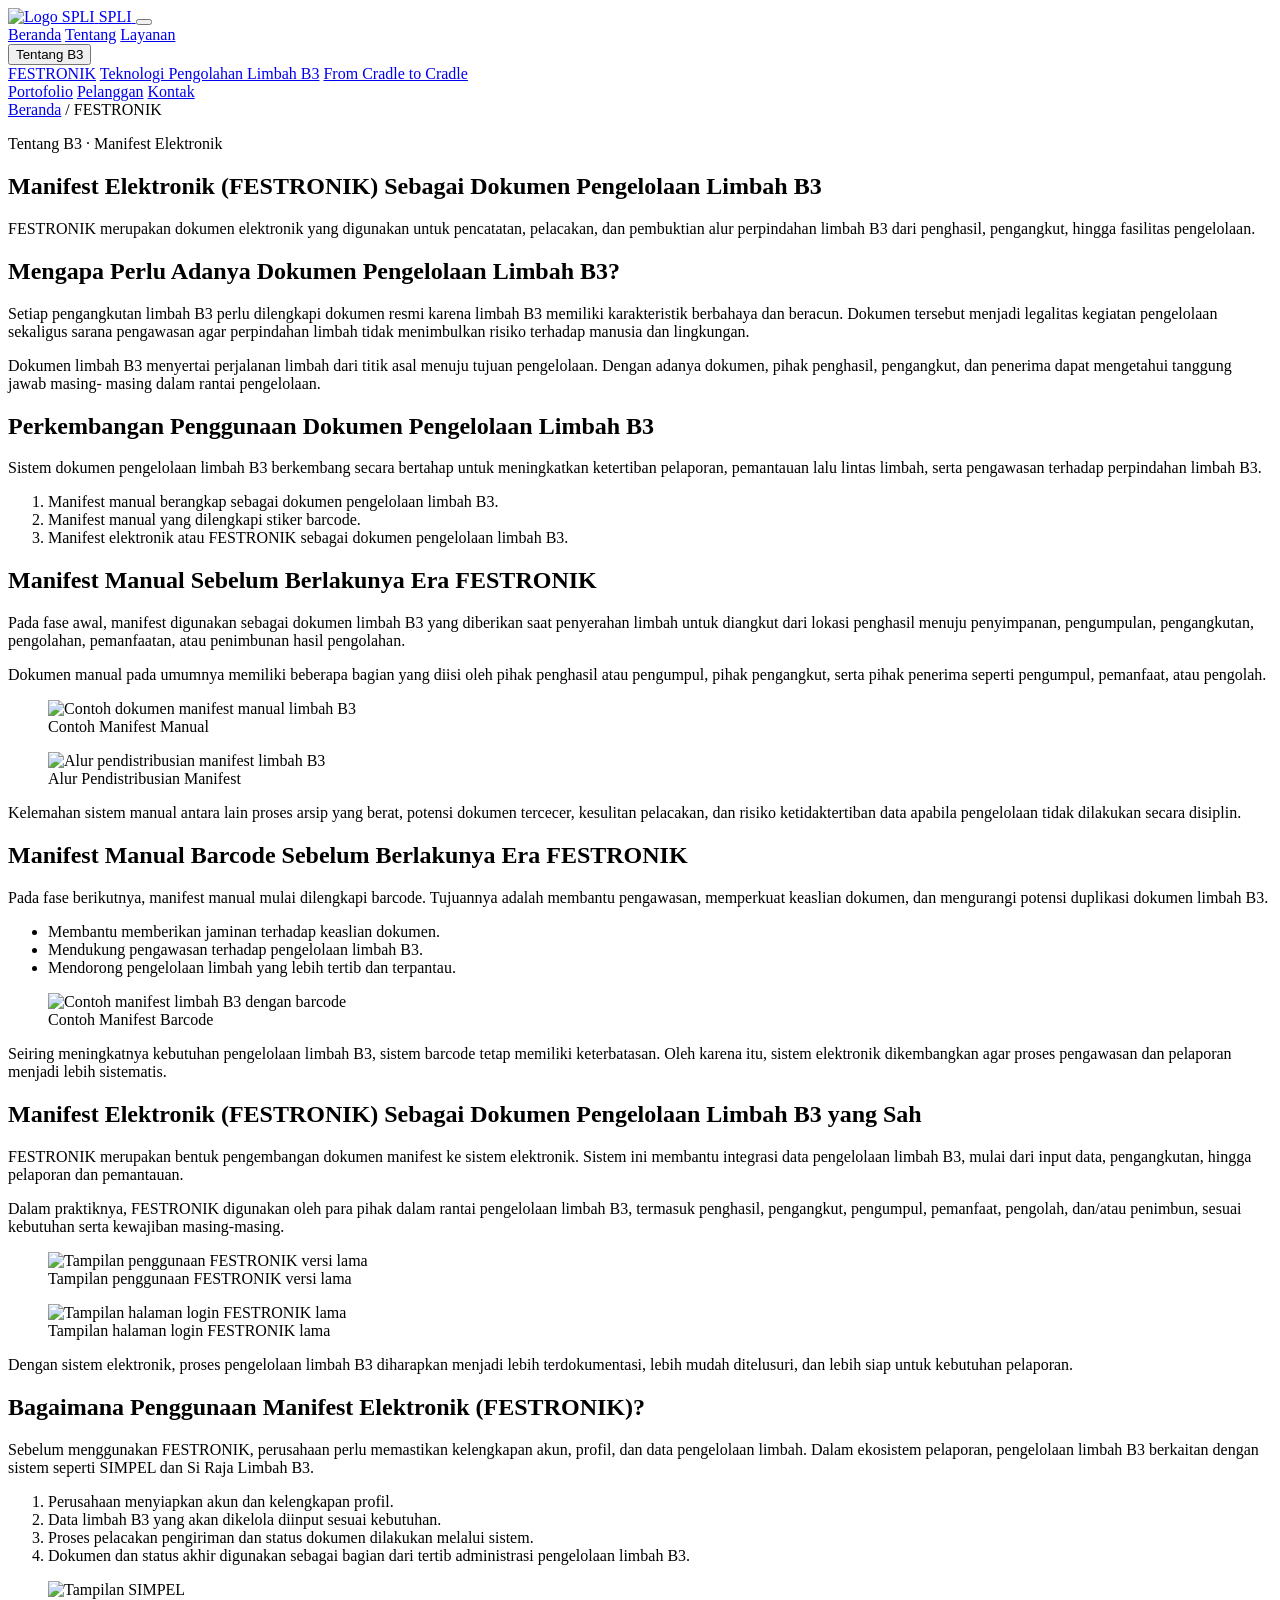
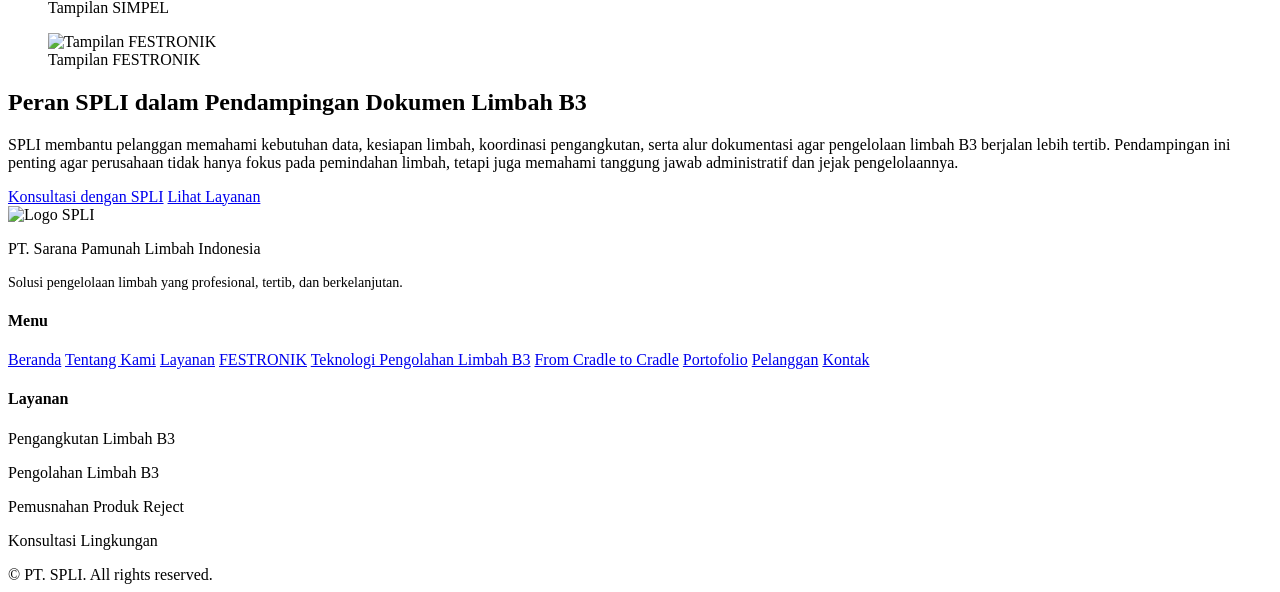
==== festronik.html @ 42bb01c2 "Add files via upload" ====
<!doctype html>
<html lang="id">
  <head>
    <meta charset="UTF-8" />
    <meta name="viewport" content="width=device-width, initial-scale=1.0" />
    <meta
      name="description"
      content="Informasi ringkas mengenai FESTRONIK atau manifest elektronik dalam tata kelola pengangkutan limbah B3 bersama SPLI."
    />
    <meta
      name="keywords"
      content="SPLI, limbah B3, pengelolaan limbah B3, FESTRONIK, cradle to cradle, teknologi pengolahan limbah B3"
    />
    <title>FESTRONIK | PT. Sarana Pamunah Limbah Indonesia — SPLI</title>
    <link rel="preconnect" href="https://fonts.googleapis.com" />
    <link rel="preconnect" href="https://fonts.gstatic.com" crossorigin />
    <link
      href="https://fonts.googleapis.com/css2?family=Inter:wght@400;500;600;700;800;900&display=swap"
      rel="stylesheet"
    />
    <link rel="stylesheet" href="css/base.css" />
    <link rel="stylesheet" href="css/navbar.css" />
    <link rel="stylesheet" href="css/components.css" />
    <link rel="stylesheet" href="css/footer.css" />
    <link rel="stylesheet" href="css/tentang-b3.css" />
    <link rel="stylesheet" href="css/festronik.css" />
  </head>
  <body>
    <div class="cursor-glow" aria-hidden="true"></div>

    <header class="site-header" data-header>
      <a href="index.html" class="brand" aria-label="PT. SPLI Beranda">
        <img
          src="assets/image/logo-spli.webp"
          alt="Logo SPLI"
          class="brand-logo"
        />
        <span class="brand-text">SPLI</span>
      </a>
      <button
        class="nav-toggle"
        data-nav-toggle
        aria-label="Buka menu navigasi"
        aria-expanded="false"
      >
        <span></span><span></span><span></span>
      </button>
      <nav class="site-nav" data-nav>
        <a href="index.html">Beranda</a>
        <a href="tentang.html">Tentang</a>
        <a href="layanan.html">Layanan</a>
        <div class="nav-dropdown" data-nav-dropdown>
          <button
            class="nav-dropdown-toggle"
            type="button"
            data-nav-dropdown-toggle
            aria-expanded="false"
            aria-haspopup="true"
          >
            Tentang B3
          </button>
          <div class="nav-dropdown-menu" aria-label="Sub menu Tentang B3">
            <a href="festronik.html">FESTRONIK</a>
            <a href="teknologi-pengolahan-limbah-b3.html"
              >Teknologi Pengolahan Limbah B3</a
            >
            <a href="from-cradle-to-cradle.html">From Cradle to Cradle</a>
          </div>
        </div>
        <a href="portofolio.html">Portofolio</a>
        <a href="pelanggan.html">Pelanggan</a>
        <a href="kontak.html">Kontak</a>
      </nav>
    </header>

    <main>
      <section class="page-hero festronik-hero">
        <div class="page-hero-shape s1"></div>
        <div class="page-hero-shape s2"></div>
        <div class="container reveal">
          <nav class="breadcrumb" aria-label="Breadcrumb">
            <a href="index.html">Beranda</a>
            <span class="separator">/</span>
            <span class="current">FESTRONIK</span>
          </nav>
          <p class="eyebrow">Tentang B3 · Manifest Elektronik</p>
          <h1>Manifest Elektronik (FESTRONIK) Sebagai Dokumen Pengelolaan Limbah B3</h1>
          <p class="hero-desc">
            FESTRONIK merupakan dokumen elektronik yang digunakan untuk
            pencatatan, pelacakan, dan pembuktian alur perpindahan limbah B3
            dari penghasil, pengangkut, hingga fasilitas pengelolaan.
          </p>
        </div>
      </section>
      <section class="article-block" id="mengapa-dokumen">
          <h2>Mengapa Perlu Adanya Dokumen Pengelolaan Limbah B3?</h2>
          <p>
            Setiap pengangkutan limbah B3 perlu dilengkapi dokumen resmi
            karena limbah B3 memiliki karakteristik berbahaya dan beracun.
            Dokumen tersebut menjadi legalitas kegiatan pengelolaan sekaligus
            sarana pengawasan agar perpindahan limbah tidak menimbulkan
            risiko terhadap manusia dan lingkungan.
          </p>
              <p>
                Dokumen limbah B3 menyertai perjalanan limbah dari titik asal
                menuju tujuan pengelolaan. Dengan adanya dokumen, pihak penghasil,
                pengangkut, dan penerima dapat mengetahui tanggung jawab masing-
                masing dalam rantai pengelolaan.
              </p>
            </section>

            <section class="article-block" id="perkembangan-dokumen">
              <h2>Perkembangan Penggunaan Dokumen Pengelolaan Limbah B3</h2>
              <p>
                Sistem dokumen pengelolaan limbah B3 berkembang secara bertahap
                untuk meningkatkan ketertiban pelaporan, pemantauan lalu lintas
                limbah, serta pengawasan terhadap perpindahan limbah B3.
              </p>
              <ol class="article-list">
                <li>Manifest manual berangkap sebagai dokumen pengelolaan limbah B3.</li>
                <li>Manifest manual yang dilengkapi stiker barcode.</li>
                <li>Manifest elektronik atau FESTRONIK sebagai dokumen pengelolaan limbah B3.</li>
              </ol>
            </section>

            <section class="article-block" id="manifest-manual">
              <h2>Manifest Manual Sebelum Berlakunya Era FESTRONIK</h2>
              <p>
                Pada fase awal, manifest digunakan sebagai dokumen limbah B3 yang
                diberikan saat penyerahan limbah untuk diangkut dari lokasi
                penghasil menuju penyimpanan, pengumpulan, pengangkutan,
                pengolahan, pemanfaatan, atau penimbunan hasil pengolahan.
              </p>
              <p>
                Dokumen manual pada umumnya memiliki beberapa bagian yang diisi
                oleh pihak penghasil atau pengumpul, pihak pengangkut, serta
                pihak penerima seperti pengumpul, pemanfaat, atau pengolah.
              </p>

              <div class="article-figure-grid">
                <figure class="article-figure">
                  <div class="article-image-frame">
                    <img
                      src="assets/image/contoh-manifest-manual.webp"
                      alt="Contoh dokumen manifest manual limbah B3"
                    />
                  </div>
                  <figcaption>Contoh Manifest Manual</figcaption>
                </figure>
                <figure class="article-figure">
                  <div class="article-image-frame">
                    <img
                      src="assets/image/alur-distribusi-manifest.webp"
                      alt="Alur pendistribusian manifest limbah B3"
                    />
                  </div>
                  <figcaption>Alur Pendistribusian Manifest</figcaption>
                </figure>
              </div>

              <p>
                Kelemahan sistem manual antara lain proses arsip yang berat,
                potensi dokumen tercecer, kesulitan pelacakan, dan risiko
                ketidaktertiban data apabila pengelolaan tidak dilakukan secara
                disiplin.
              </p>
            </section>

            <section class="article-block" id="manifest-barcode">
              <h2>Manifest Manual Barcode Sebelum Berlakunya Era FESTRONIK</h2>
              <p>
                Pada fase berikutnya, manifest manual mulai dilengkapi barcode.
                Tujuannya adalah membantu pengawasan, memperkuat keaslian
                dokumen, dan mengurangi potensi duplikasi dokumen limbah B3.
              </p>
              <ul class="article-list">
                <li>Membantu memberikan jaminan terhadap keaslian dokumen.</li>
                <li>Mendukung pengawasan terhadap pengelolaan limbah B3.</li>
                <li>Mendorong pengelolaan limbah yang lebih tertib dan terpantau.</li>
              </ul>

              <figure class="article-figure article-figure-narrow">
                <div class="article-image-frame">
                  <img
                    src="assets/image/contoh-manifest-barcode.webp"
                    alt="Contoh manifest limbah B3 dengan barcode"
                  />
                </div>
                <figcaption>Contoh Manifest Barcode</figcaption>
              </figure>

              <p>
                Seiring meningkatnya kebutuhan pengelolaan limbah B3, sistem
                barcode tetap memiliki keterbatasan. Oleh karena itu, sistem
                elektronik dikembangkan agar proses pengawasan dan pelaporan
                menjadi lebih sistematis.
              </p>
            </section>

            <section class="article-block" id="festronik-sah">
              <h2>Manifest Elektronik (FESTRONIK) Sebagai Dokumen Pengelolaan Limbah B3 yang Sah</h2>
              <p>
                FESTRONIK merupakan bentuk pengembangan dokumen manifest ke sistem
                elektronik. Sistem ini membantu integrasi data pengelolaan limbah
                B3, mulai dari input data, pengangkutan, hingga pelaporan dan
                pemantauan.
              </p>
              <p>
                Dalam praktiknya, FESTRONIK digunakan oleh para pihak dalam
                rantai pengelolaan limbah B3, termasuk penghasil, pengangkut,
                pengumpul, pemanfaat, pengolah, dan/atau penimbun, sesuai
                kebutuhan serta kewajiban masing-masing.
              </p>

              <div class="article-figure-grid">
                <figure class="article-figure">
                  <div class="article-image-frame">
                    <img
                      src="assets/image/tampilan-festronik-lama.webp"
                      alt="Tampilan penggunaan FESTRONIK versi lama"
                    />
                  </div>
                  <figcaption>Tampilan penggunaan FESTRONIK versi lama</figcaption>
                </figure>
                <figure class="article-figure">
                  <div class="article-image-frame">
                    <img
                      src="assets/image/login-festronik-lama.webp"
                      alt="Tampilan halaman login FESTRONIK lama"
                    />
                  </div>
                  <figcaption>Tampilan halaman login FESTRONIK lama</figcaption>
                </figure>
              </div>

              <p>
                Dengan sistem elektronik, proses pengelolaan limbah B3 diharapkan
                menjadi lebih terdokumentasi, lebih mudah ditelusuri, dan lebih
                siap untuk kebutuhan pelaporan.
              </p>
            </section>

            <section class="article-block" id="penggunaan-festronik">
              <h2>Bagaimana Penggunaan Manifest Elektronik (FESTRONIK)?</h2>
              <p>
                Sebelum menggunakan FESTRONIK, perusahaan perlu memastikan
                kelengkapan akun, profil, dan data pengelolaan limbah. Dalam
                ekosistem pelaporan, pengelolaan limbah B3 berkaitan dengan
                sistem seperti SIMPEL dan Si Raja Limbah B3.
              </p>
              <ol class="article-list">
                <li>Perusahaan menyiapkan akun dan kelengkapan profil.</li>
                <li>Data limbah B3 yang akan dikelola diinput sesuai kebutuhan.</li>
                <li>Proses pelacakan pengiriman dan status dokumen dilakukan melalui sistem.</li>
                <li>Dokumen dan status akhir digunakan sebagai bagian dari tertib administrasi pengelolaan limbah B3.</li>
              </ol>

              <div class="article-figure-grid">
                <figure class="article-figure">
                  <div class="article-image-frame">
                    <img
                      src="assets/image/tampilan- simpel.webp"
                      alt="Tampilan SIMPEL"
                    />
                  </div>
                  <figcaption>Tampilan SIMPEL</figcaption>
                </figure>
                <figure class="article-figure">
                  <div class="article-image-frame">
                    <img
                      src="assets/image/tampilan-festronik.webp"
                      alt="Tampilan FESTRONIK"
                    />
                  </div>
                  <figcaption>Tampilan FESTRONIK</figcaption>
                </figure>
              </div>
            </section>

<!-- START: CTA Section Peran SPLI Dalam Pendampingan FESTRONIK -->
       <section class="cta-section">
      <div class="container">
        <div class="cta-banner reveal">
            <h2>Peran SPLI dalam Pendampingan Dokumen Limbah B3</h2>
            <p>
              SPLI membantu pelanggan memahami kebutuhan data, kesiapan limbah,
                koordinasi pengangkutan, serta alur dokumentasi agar pengelolaan
                limbah B3 berjalan lebih tertib. Pendampingan ini penting agar
                perusahaan tidak hanya fokus pada pemindahan limbah, tetapi juga
                memahami tanggung jawab administratif dan jejak pengelolaannya.
            </p>
            <div class="btn-group">
              <a href="kontak.html" class="btn btn-primary btn-lg"
                >Konsultasi dengan SPLI</a
              >
              <a href="layanan.html" class="btn btn-outline btn-lg"
                >Lihat Layanan</a
              >
            </div>
          </div>
        </div>
      </section>

    <footer class="site-footer section-dark">
      <div class="container footer-grid">
        <div>
          <img
            src="assets/image/logo-spli.webp"
            alt="Logo SPLI"
            class="footer-logo"
          />
          <p>PT. Sarana Pamunah Limbah Indonesia</p>
          <p style="margin-top: 8px; font-size: 0.88rem">
            Solusi pengelolaan limbah yang profesional, tertib, dan
            berkelanjutan.
          </p>
        </div>
        <div>
          <h4>Menu</h4>
          <a href="index.html">Beranda</a>
          <a href="tentang.html">Tentang Kami</a>
          <a href="layanan.html">Layanan</a>
          <a href="festronik.html">FESTRONIK</a>
          <a href="teknologi-pengolahan-limbah-b3.html"
            >Teknologi Pengolahan Limbah B3</a
          >
          <a href="from-cradle-to-cradle.html">From Cradle to Cradle</a>
          <a href="portofolio.html">Portofolio</a>
          <a href="pelanggan.html">Pelanggan</a>
          <a href="kontak.html">Kontak</a>
        </div>
        <div>
          <h4>Layanan</h4>
          <p>Pengangkutan Limbah B3</p>
          <p>Pengolahan Limbah B3</p>
          <p>Pemusnahan Produk Reject</p>
          <p>Konsultasi Lingkungan</p>
        </div>
      </div>
      <div class="container footer-bottom">
        © <span data-year></span> PT. SPLI. All rights reserved.
      </div>
    </footer>
    <script src="js/main.js"></script>
  </body>
</html>
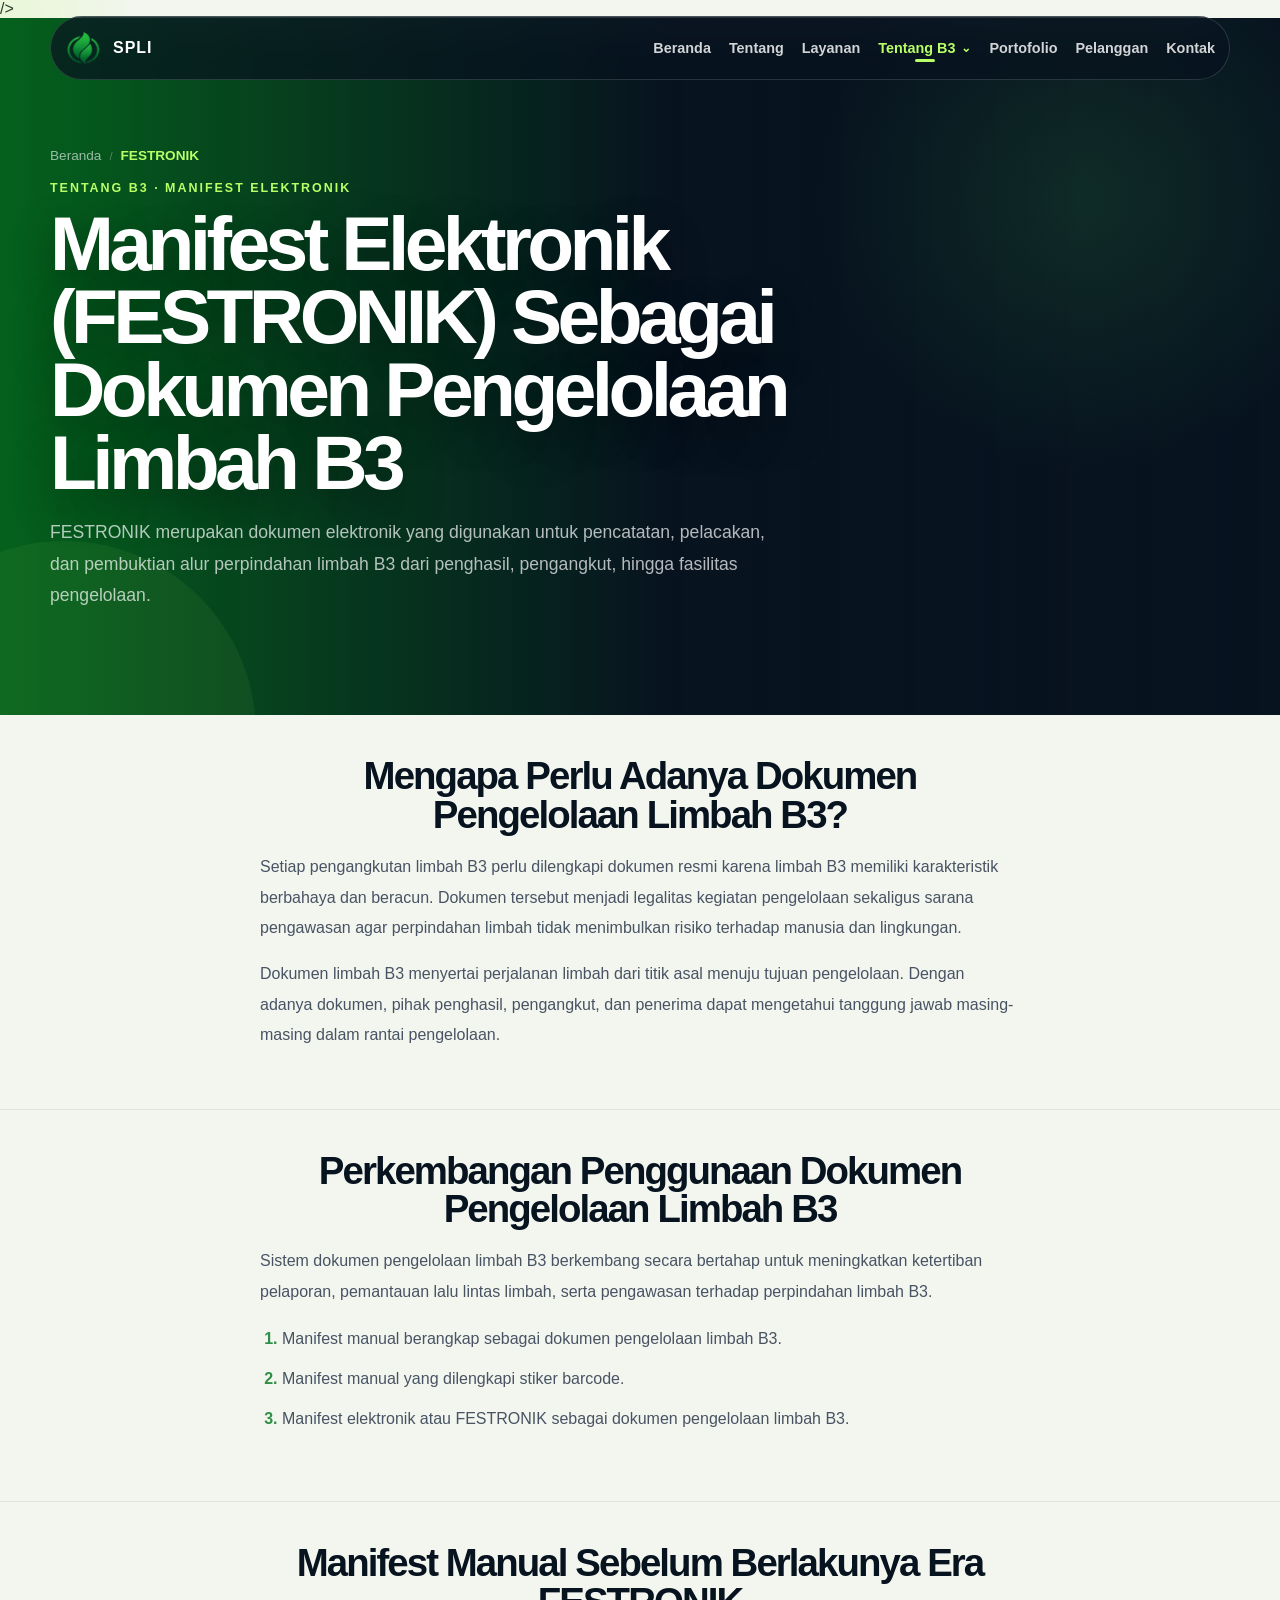
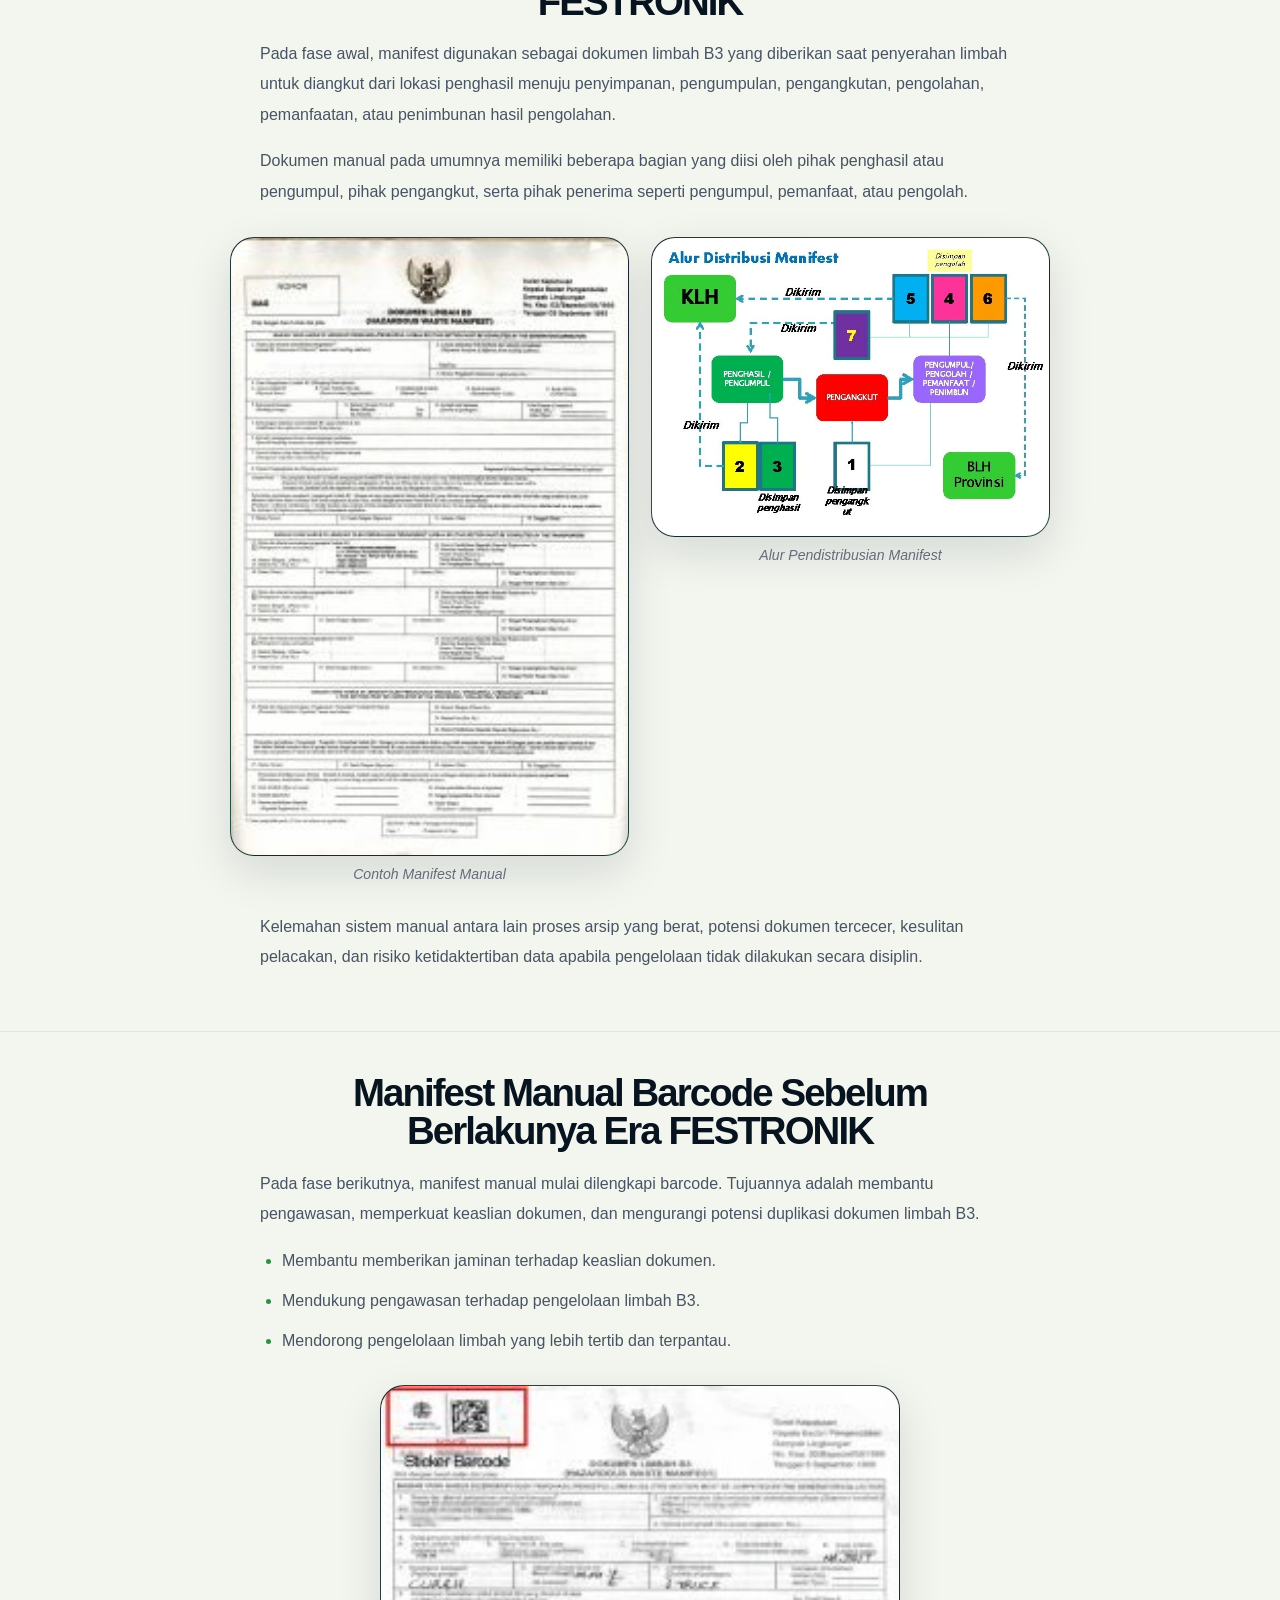
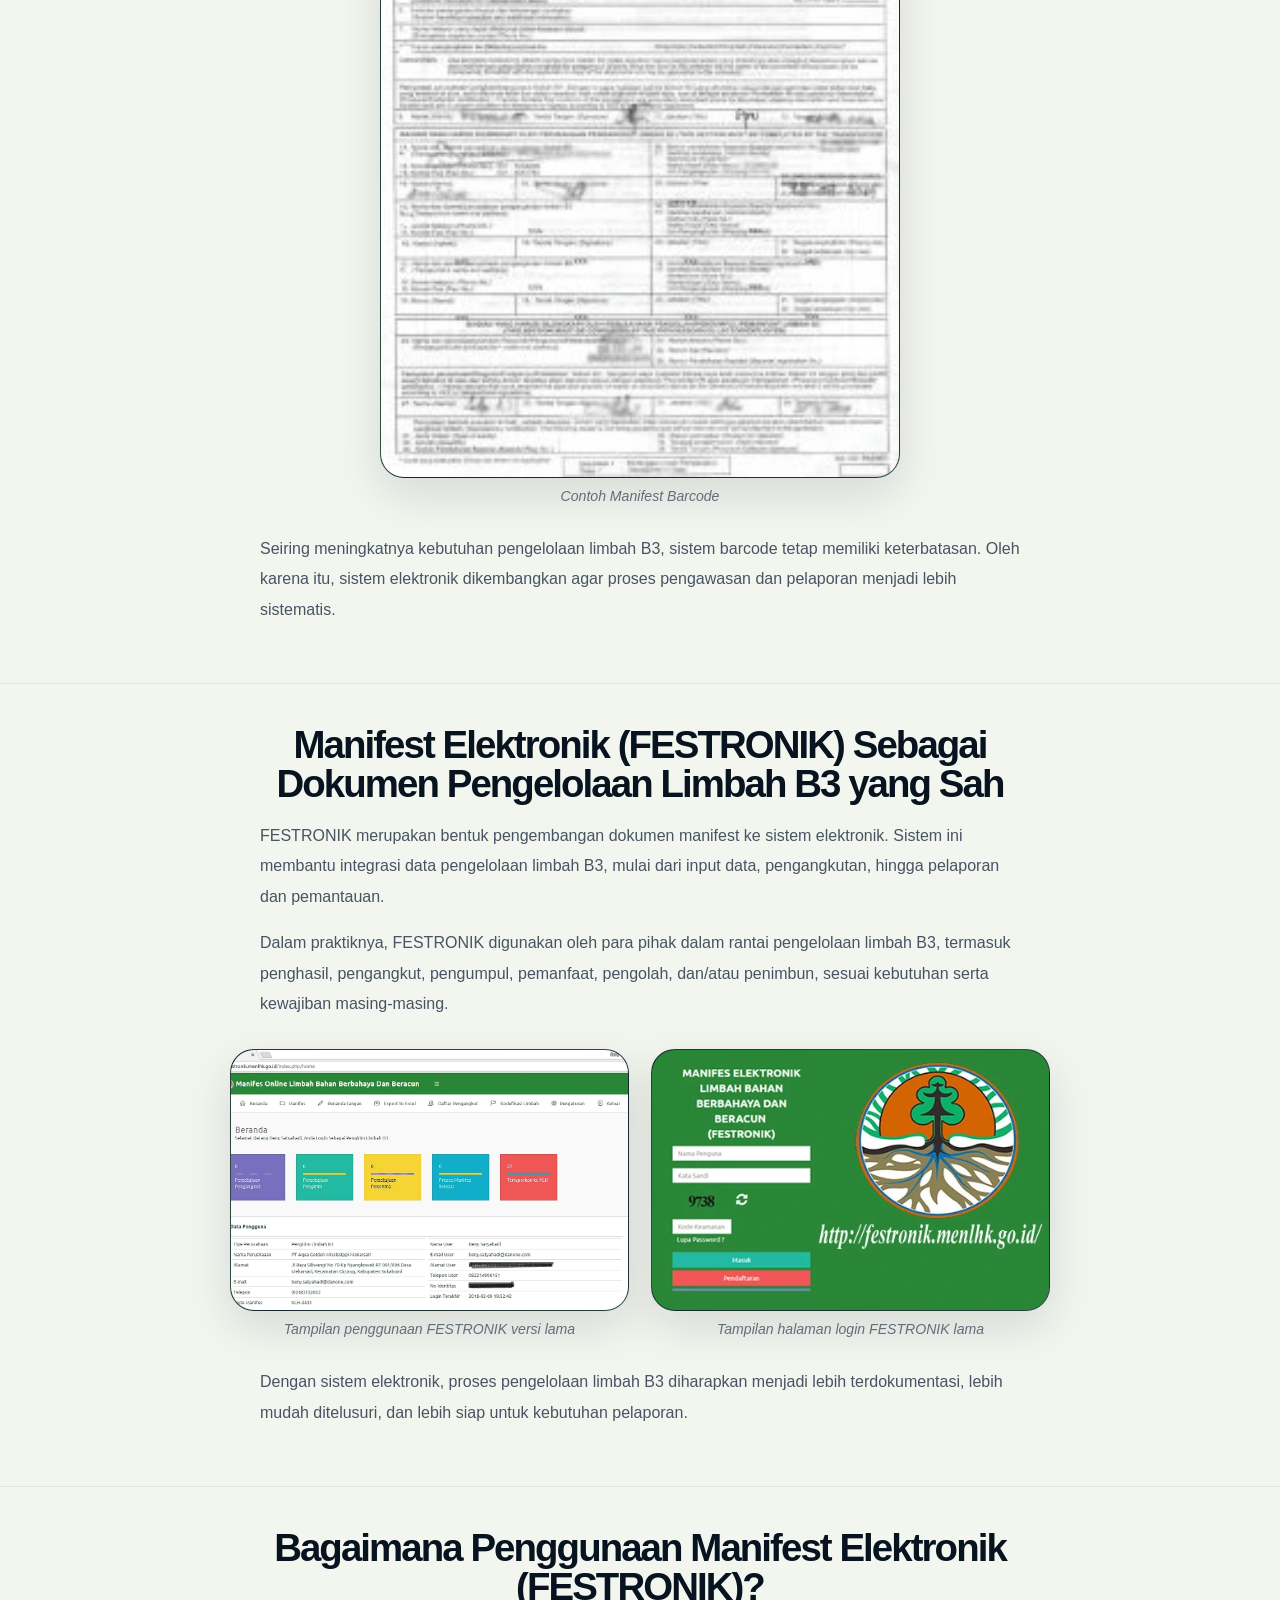
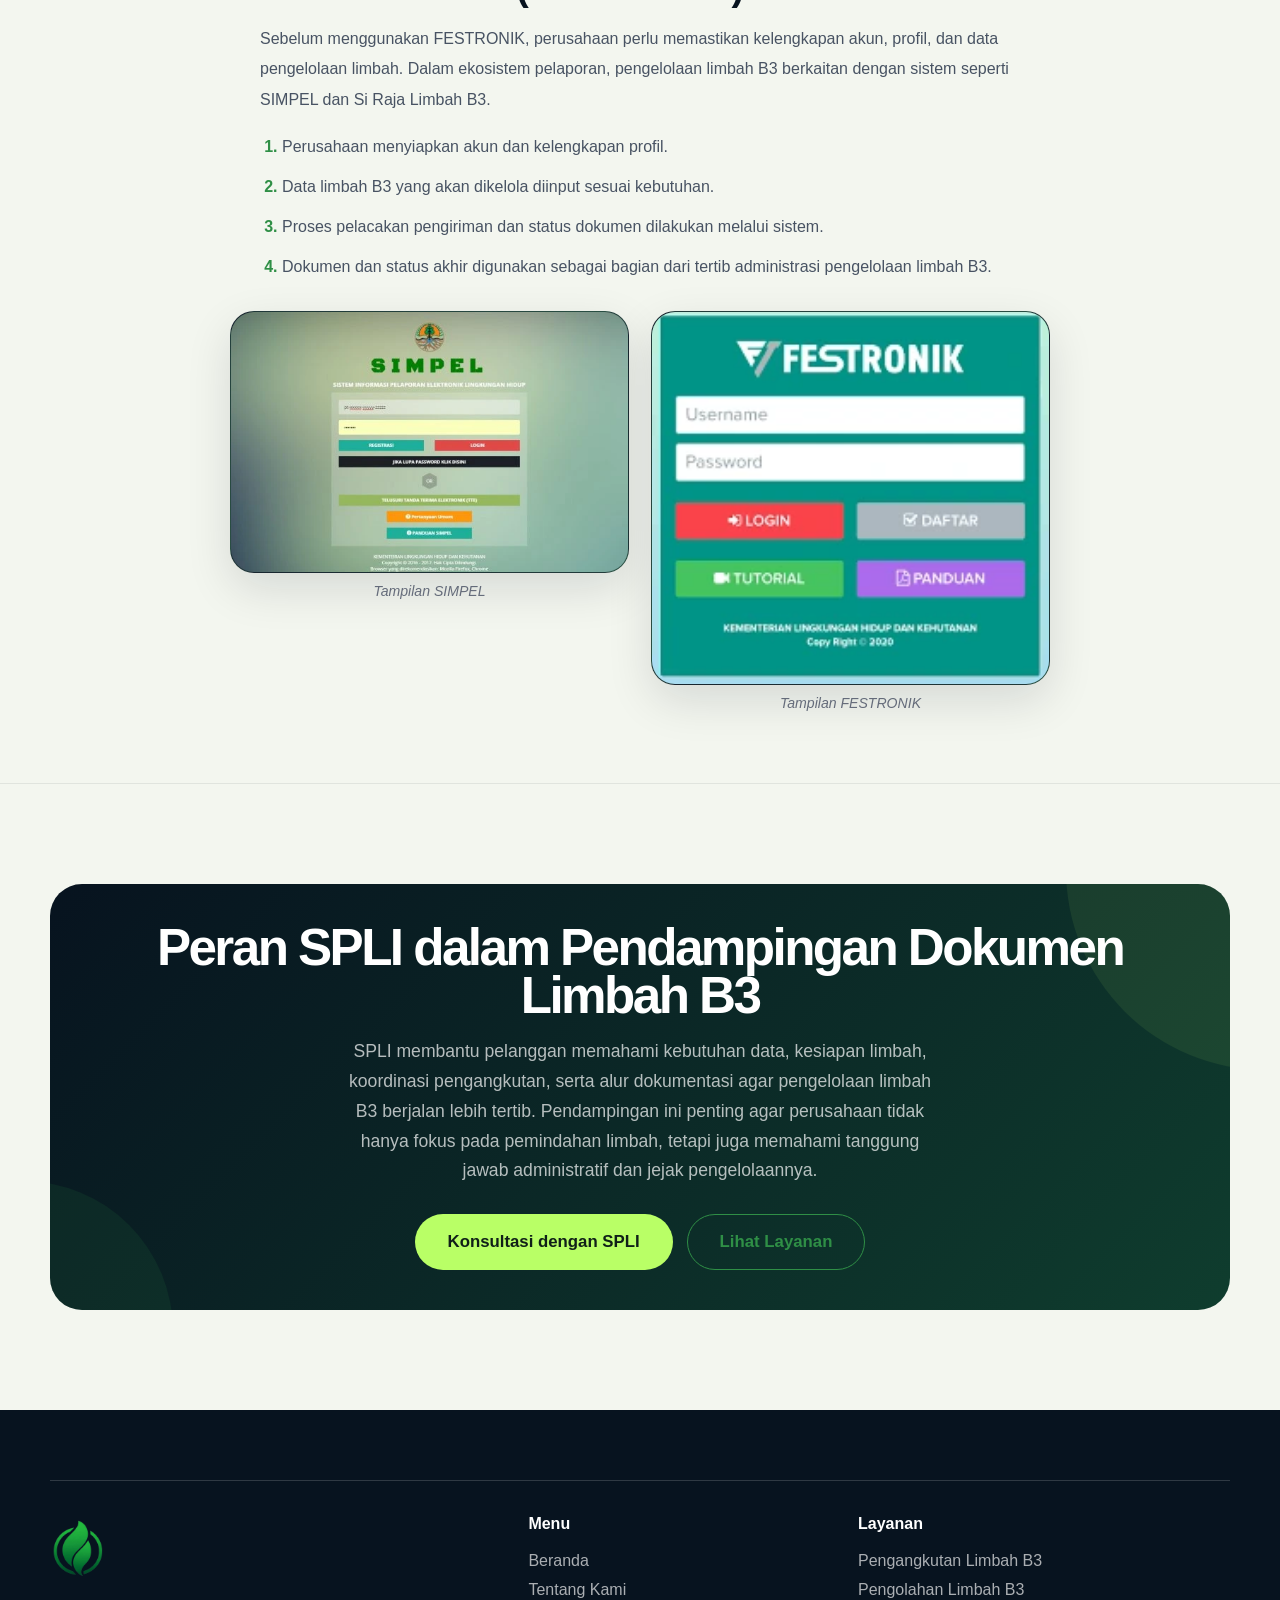
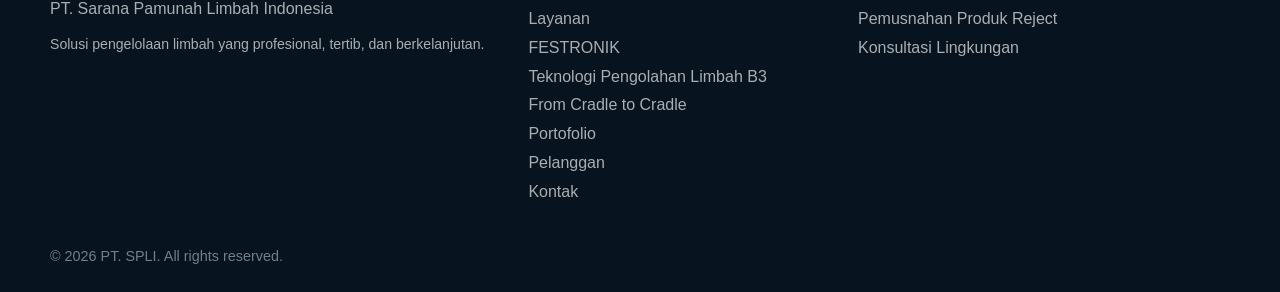
==== commit 0ee1eb42: "favicon.png input" ====
--- a/festronik.html
+++ b/festronik.html
@@ -17,6 +17,9 @@
     <link
       href="https://fonts.googleapis.com/css2?family=Inter:wght@400;500;600;700;800;900&display=swap"
       rel="stylesheet"
+    <link rel="icon" type="image/png" href="assets/icon/favicon.png" />
+    <link rel="shortcut icon" type="image/png" href="assets/icon/favicon.png" />
+    <link rel="apple-touch-icon" href="assets/icon/favicon.png" />
     />
     <link rel="stylesheet" href="css/base.css" />
     <link rel="stylesheet" href="css/navbar.css" />
--- a/css/base.css
+++ b/css/base.css
@@ -0,0 +1,216 @@
+/* =========================================================
+   PT. SPLI Website - Saapro Multi-Page Theme
+   Edit warna, font, dan ukuran utama melalui :root berikut.
+   ========================================================= */
+:root {
+  --primary-green: #2f8f46;
+  --secondary-green: #0f3d2e;
+  --acid-green: #b9ff66;
+  --blue-dark: #07131f;
+  --blue-deep: #0a1929;
+  --text-dark: #111827;
+  --text-muted: #6b7280;
+  --bg-light: #f3f6ef;
+  --bg-white: #ffffff;
+  --line: rgba(255, 255, 255, 0.16);
+  --line-dark: rgba(0, 0, 0, 0.08);
+  --main-font: "Inter", "Poppins", "Helvetica", sans-serif;
+  --radius-xl: 32px;
+  --radius-lg: 22px;
+  --radius-md: 14px;
+  --shadow-soft: 0 28px 90px rgba(0, 0, 0, 0.16);
+  --shadow-card: 0 10px 40px rgba(0, 0, 0, 0.05);
+  --shadow-hover: 0 20px 60px rgba(0, 0, 0, 0.12);
+  --container: 1180px;
+  --transition-base: 0.3s cubic-bezier(0.4, 0, 0.2, 1);
+  --transition-bounce: 0.5s cubic-bezier(0.34, 1.56, 0.64, 1);
+}
+
+/* ── Reset & Base ──────────────────────────────────── */
+* {
+  box-sizing: border-box;
+}
+
+html {
+  scroll-behavior: smooth;
+}
+
+body {
+  margin: 0;
+  font-family: var(--main-font);
+  color: var(--text-dark);
+  background: var(--bg-light);
+  overflow-x: hidden;
+}
+
+/* Page Load Transition */
+body {
+  animation: pageReveal 0.6s ease-out;
+}
+
+@keyframes pageReveal {
+  from {
+    opacity: 0;
+    transform: translateY(12px);
+  }
+  to {
+    opacity: 1;
+    transform: translateY(0);
+  }
+}
+
+a {
+  color: inherit;
+  text-decoration: none;
+}
+
+img {
+  max-width: 100%;
+  display: block;
+}
+
+.container {
+  width: min(calc(100% - 32px), var(--container));
+  margin-inline: auto;
+}
+
+.section-dark {
+  background: var(--blue-dark);
+  color: #fff;
+}
+
+.eyebrow {
+  color: var(--acid-green);
+  text-transform: uppercase;
+  font-size: 0.78rem;
+  letter-spacing: 0.16em;
+  font-weight: 800;
+}
+
+/* ── Cursor Glow ───────────────────────────────────── */
+.cursor-glow {
+  position: fixed;
+  width: 320px;
+  height: 320px;
+  border-radius: 999px;
+  background: radial-gradient(
+    circle,
+    rgba(185, 255, 102, 0.18),
+    transparent 64%
+  );
+  pointer-events: none;
+  z-index: 0;
+  transform: translate(-50%, -50%);
+  transition: opacity 0.3s ease;
+}
+
+/* ── Reveal Animations ─────────────────────────────── */
+.reveal {
+  opacity: 0;
+  transform: translateY(26px);
+  transition:
+    opacity 0.75s ease,
+    transform 0.75s ease;
+}
+
+.reveal.is-visible {
+  opacity: 1;
+  transform: translateY(0);
+}
+
+.delay-1 {
+  transition-delay: 0.12s;
+}
+
+.delay-2 {
+  transition-delay: 0.24s;
+}
+
+.delay-3 {
+  transition-delay: 0.36s;
+}
+
+.delay-4 {
+  transition-delay: 0.48s;
+}
+
+/* Staggered children animation */
+.stagger-children > * {
+  opacity: 0;
+  transform: translateY(20px);
+  transition:
+    opacity 0.5s ease,
+    transform 0.5s ease;
+}
+
+.stagger-children.is-visible > *:nth-child(1) {
+  transition-delay: 0.05s;
+  opacity: 1;
+  transform: translateY(0);
+}
+.stagger-children.is-visible > *:nth-child(2) {
+  transition-delay: 0.1s;
+  opacity: 1;
+  transform: translateY(0);
+}
+.stagger-children.is-visible > *:nth-child(3) {
+  transition-delay: 0.15s;
+  opacity: 1;
+  transform: translateY(0);
+}
+.stagger-children.is-visible > *:nth-child(4) {
+  transition-delay: 0.2s;
+  opacity: 1;
+  transform: translateY(0);
+}
+.stagger-children.is-visible > *:nth-child(5) {
+  transition-delay: 0.25s;
+  opacity: 1;
+  transform: translateY(0);
+}
+.stagger-children.is-visible > *:nth-child(6) {
+  transition-delay: 0.3s;
+  opacity: 1;
+  transform: translateY(0);
+}
+
+@keyframes floatUnit {
+  0%,
+  100% {
+    transform: translateY(0) rotate(-1deg);
+  }
+  50% {
+    transform: translateY(-16px) rotate(1deg);
+  }
+}
+
+/* ── Print Styles ──────────────────────────────────── */
+@media print {
+  .site-header,
+  .cursor-glow,
+  .scroll-hint,
+  .nav-toggle {
+    display: none !important;
+  }
+
+  body {
+    background: #fff;
+    color: #000;
+  }
+
+  .section-dark {
+    background: #f5f5f5;
+    color: #000;
+  }
+
+  .hero {
+    min-height: auto;
+    padding: 40px 0;
+  }
+
+  .page-hero {
+    padding: 40px 0;
+    background: #f5f5f5;
+    color: #000;
+  }
+}
--- a/css/navbar.css
+++ b/css/navbar.css
@@ -0,0 +1,189 @@
+/* ── Header / Navbar ───────────────────────────────── */
+.site-header {
+  position: fixed;
+  top: 16px;
+  left: 50%;
+  transform: translateX(-50%);
+  width: min(calc(100% - 28px), var(--container));
+  z-index: 100;
+  display: flex;
+  align-items: center;
+  justify-content: space-between;
+  padding: 12px 14px;
+  border: 1px solid rgba(255, 255, 255, 0.14);
+  border-radius: 999px;
+  background: rgba(7, 19, 31, 0.72);
+  backdrop-filter: blur(18px);
+  -webkit-backdrop-filter: blur(18px);
+  color: #fff;
+  transition:
+    background var(--transition-base),
+    box-shadow var(--transition-base);
+}
+
+.site-header.is-scrolled {
+  background: rgba(7, 19, 31, 0.92);
+  box-shadow: 0 8px 32px rgba(0, 0, 0, 0.3);
+}
+
+.brand {
+  display: flex;
+  align-items: center;
+  gap: 10px;
+  font-weight: 900;
+  letter-spacing: 0.06em;
+}
+
+.brand-logo {
+  width: 38px;
+  height: 38px;
+}
+
+.site-nav {
+  display: flex;
+  align-items: center;
+  gap: 18px;
+  font-size: 0.9rem;
+  font-weight: 700;
+}
+
+.site-nav a,
+.nav-dropdown-toggle {
+  opacity: 0.82;
+  transition:
+    opacity 0.2s ease,
+    color 0.2s ease,
+    background 0.2s ease;
+  position: relative;
+  padding: 6px 0;
+}
+
+.nav-dropdown-toggle {
+  border: 0;
+  background: transparent;
+  color: inherit;
+  font: inherit;
+  font-weight: 700;
+  cursor: pointer;
+  display: inline-flex;
+  align-items: center;
+  gap: 6px;
+}
+
+.nav-dropdown-toggle::after {
+  content: "⌄";
+  font-size: 0.78rem;
+  line-height: 1;
+  transition: transform 0.2s ease;
+}
+
+.site-nav a:hover,
+.nav-dropdown:hover .nav-dropdown-toggle,
+.nav-dropdown.is-open .nav-dropdown-toggle,
+.nav-dropdown-toggle:hover {
+  opacity: 1;
+  color: var(--acid-green);
+}
+
+.nav-dropdown {
+  position: relative;
+}
+
+.nav-dropdown-menu {
+  position: absolute;
+  top: calc(100% + 16px);
+  left: 50%;
+  transform: translateX(-50%) translateY(8px);
+  min-width: 290px;
+  display: grid;
+  gap: 4px;
+  padding: 12px;
+  border-radius: 18px;
+  background: rgba(7, 19, 31, 0.96);
+  border: 1px solid rgba(255, 255, 255, 0.14);
+  box-shadow: 0 24px 70px rgba(0, 0, 0, 0.35);
+  backdrop-filter: blur(18px);
+  -webkit-backdrop-filter: blur(18px);
+  opacity: 0;
+  visibility: hidden;
+  pointer-events: none;
+  transition:
+    opacity 0.2s ease,
+    transform 0.2s ease,
+    visibility 0.2s ease;
+}
+
+.nav-dropdown-menu::before {
+  content: "";
+  position: absolute;
+  top: -10px;
+  left: 0;
+  right: 0;
+  height: 10px;
+}
+
+.nav-dropdown:hover .nav-dropdown-menu,
+.nav-dropdown:focus-within .nav-dropdown-menu,
+.nav-dropdown.is-open .nav-dropdown-menu {
+  opacity: 1;
+  visibility: visible;
+  pointer-events: auto;
+  transform: translateX(-50%) translateY(0);
+}
+
+.nav-dropdown:hover .nav-dropdown-toggle::after,
+.nav-dropdown.is-open .nav-dropdown-toggle::after {
+  transform: rotate(180deg);
+}
+
+.nav-dropdown-menu a {
+  display: block;
+  padding: 11px 14px;
+  border-radius: 12px;
+  white-space: normal;
+  line-height: 1.35;
+}
+
+.nav-dropdown-menu a:hover {
+  background: rgba(185, 255, 102, 0.1);
+}
+
+/* Active nav indicator */
+.site-nav a.active,
+.nav-dropdown.is-active .nav-dropdown-toggle {
+  opacity: 1;
+  color: var(--acid-green);
+}
+
+.site-nav > a.active::after,
+.nav-dropdown.is-active .nav-dropdown-toggle::before {
+  content: "";
+  position: absolute;
+  bottom: 0;
+  left: 50%;
+  transform: translateX(-50%);
+  width: 20px;
+  height: 3px;
+  background: var(--acid-green);
+  border-radius: 999px;
+}
+
+.nav-toggle {
+  display: none;
+  border: 0;
+  background: transparent;
+  width: 42px;
+  height: 42px;
+  padding: 10px;
+  cursor: pointer;
+}
+
+.nav-toggle span {
+  display: block;
+  height: 2px;
+  background: #fff;
+  margin: 6px 0;
+  transition:
+    transform 0.3s ease,
+    opacity 0.3s ease;
+}
--- a/css/components.css
+++ b/css/components.css
@@ -0,0 +1,674 @@
+/* =========================================================
+   SPLI Components - Reusable UI Elements
+   ========================================================= */
+
+/* ── Breadcrumb ────────────────────────────────────── */
+.breadcrumb {
+  display: flex;
+  align-items: center;
+  gap: 8px;
+  font-size: 0.85rem;
+  color: rgba(255, 255, 255, 0.6);
+  margin-bottom: 18px;
+}
+
+.breadcrumb a {
+  color: rgba(255, 255, 255, 0.6);
+  transition: color 0.2s ease;
+}
+
+.breadcrumb a:hover {
+  color: var(--acid-green);
+}
+
+.breadcrumb .separator {
+  font-size: 0.7rem;
+  opacity: 0.5;
+}
+
+.breadcrumb .current {
+  color: var(--acid-green);
+  font-weight: 600;
+}
+
+/* ── Page Hero (Internal Pages) ───────────────────── */
+.page-hero {
+  position: relative;
+  padding: 160px 0 80px;
+  background: linear-gradient(135deg, #07131f 0%, #0d201c 55%, #07131f 100%);
+  color: #fff;
+  overflow: hidden;
+  isolation: isolate;
+}
+
+.page-hero::before {
+  content: "";
+  position: absolute;
+  top: -20%;
+  right: -10%;
+  width: 50vw;
+  height: 50vw;
+  border-radius: 999px;
+  background: radial-gradient(circle, rgba(47, 143, 70, 0.2), transparent 60%);
+  z-index: -1;
+}
+
+.page-hero::after {
+  content: "";
+  position: absolute;
+  bottom: -30%;
+  left: -10%;
+  width: 30vw;
+  height: 30vw;
+  border-radius: 999px;
+  background: rgba(185, 255, 102, 0.06);
+  z-index: -1;
+}
+
+.page-hero h1 {
+  font-size: clamp(2.8rem, 7vw, 6rem);
+  line-height: 0.9;
+  letter-spacing: -0.06em;
+  margin: 0 0 20px;
+  max-width: 800px;
+}
+
+.page-hero .hero-desc {
+  font-size: 1.1rem;
+  color: rgba(255, 255, 255, 0.7);
+  line-height: 1.8;
+  max-width: 600px;
+}
+
+/* ── Buttons ───────────────────────────────────────── */
+.btn {
+  display: inline-flex;
+  align-items: center;
+  justify-content: center;
+  min-height: 48px;
+  padding: 0 22px;
+  border-radius: 999px;
+  font-weight: 900;
+  font-family: var(--main-font);
+  font-size: 0.95rem;
+  border: 1px solid transparent;
+  cursor: pointer;
+  transition:
+    transform var(--transition-base),
+    box-shadow var(--transition-base),
+    background var(--transition-base);
+}
+
+.btn:hover {
+  transform: translateY(-2px);
+}
+
+.btn-primary {
+  background: var(--acid-green);
+  color: #102018;
+}
+
+.btn-primary:hover {
+  box-shadow: 0 8px 30px rgba(185, 255, 102, 0.35);
+}
+
+.btn-ghost {
+  border-color: rgba(255, 255, 255, 0.24);
+  color: #fff;
+}
+
+.btn-ghost:hover {
+  background: rgba(255, 255, 255, 0.08);
+  border-color: rgba(255, 255, 255, 0.4);
+}
+
+.btn-dark {
+  background: var(--blue-dark);
+  color: #fff;
+}
+
+.btn-dark:hover {
+  box-shadow: 0 8px 30px rgba(7, 19, 31, 0.4);
+}
+
+.btn-outline {
+  border-color: var(--primary-green);
+  color: var(--primary-green);
+  background: transparent;
+}
+
+.btn-outline:hover {
+  background: var(--primary-green);
+  color: #fff;
+}
+
+.btn-whatsapp {
+  background: #25d366;
+  color: #fff;
+  gap: 10px;
+  font-size: 1rem;
+  min-height: 54px;
+  padding: 0 28px;
+}
+
+.btn-whatsapp:hover {
+  background: #1da851;
+  box-shadow: 0 8px 30px rgba(37, 211, 102, 0.35);
+}
+
+.btn-whatsapp svg {
+  width: 22px;
+  height: 22px;
+  fill: currentColor;
+}
+
+.btn-lg {
+  min-height: 56px;
+  padding: 0 32px;
+  font-size: 1.05rem;
+}
+
+/* ── Section Headings ──────────────────────────────── */
+.services-section,
+.advantage-section {
+  padding: 110px 0;
+  position: relative;
+  overflow: hidden;
+}
+
+.section-heading h2 {
+  font-size: clamp(2.3rem, 5vw, 5.4rem);
+  line-height: 0.92;
+  letter-spacing: -0.06em;
+  margin: 10px 0 24px;
+}
+
+.section-heading p:not(.eyebrow) {
+  color: var(--text-muted);
+  line-height: 1.8;
+}
+
+.section-dark .section-heading p:not(.eyebrow) {
+  color: rgba(255, 255, 255, 0.66);
+}
+
+/* ── Service Panel Cards ───────────────────────────── */
+.service-stack {
+  margin-top: 42px;
+  display: grid;
+  gap: 18px;
+}
+
+.service-panel {
+  display: grid;
+  grid-template-columns: 120px 1fr;
+  gap: 24px;
+  padding: 30px;
+  border-radius: var(--radius-xl);
+  background: rgba(255, 255, 255, 0.08);
+  border: 1px solid var(--line);
+  transition:
+    transform 0.25s ease,
+    background 0.25s ease,
+    box-shadow 0.25s ease;
+}
+
+.service-panel:hover {
+  transform: translateY(-4px);
+  background: rgba(255, 255, 255, 0.12);
+  box-shadow: 0 16px 48px rgba(0, 0, 0, 0.2);
+}
+
+.service-index {
+  color: var(--acid-green);
+  font-weight: 900;
+  font-size: 1.2rem;
+}
+
+.service-panel h3 {
+  margin: 0;
+  font-size: clamp(1.5rem, 3vw, 3rem);
+  letter-spacing: -0.04em;
+}
+
+.service-panel p {
+  color: rgba(255, 255, 255, 0.68);
+  line-height: 1.8;
+  max-width: 780px;
+}
+
+/* Service Panel on Light Background */
+.service-panel-light {
+  display: grid;
+  grid-template-columns: 80px 1fr;
+  gap: 24px;
+  padding: 32px;
+  border-radius: var(--radius-xl);
+  background: #fff;
+  border: 1px solid var(--line-dark);
+  transition:
+    transform var(--transition-base),
+    box-shadow var(--transition-base);
+  align-items: start;
+}
+
+.service-panel-light:hover {
+  transform: translateY(-6px);
+  box-shadow: var(--shadow-hover);
+}
+
+.service-panel-light .service-icon {
+  width: 64px;
+  height: 64px;
+  background: linear-gradient(135deg, var(--acid-green), var(--primary-green));
+  border-radius: 18px;
+  display: grid;
+  place-items: center;
+  font-size: 1.8rem;
+  flex-shrink: 0;
+}
+
+.service-panel-light h3 {
+  margin: 0 0 8px;
+  font-size: 1.5rem;
+  letter-spacing: -0.03em;
+}
+
+.service-panel-light p {
+  color: var(--text-muted);
+  line-height: 1.8;
+  margin: 0;
+}
+
+.service-panel-light .btn {
+  margin-top: 16px;
+}
+
+/* ── Glassmorphism Card ────────────────────────────── */
+.glass-card {
+  background: rgba(255, 255, 255, 0.07);
+  border: 1px solid rgba(255, 255, 255, 0.12);
+  backdrop-filter: blur(16px);
+  -webkit-backdrop-filter: blur(16px);
+  border-radius: var(--radius-xl);
+  padding: 36px;
+  transition:
+    transform var(--transition-base),
+    box-shadow var(--transition-base);
+}
+
+.glass-card:hover {
+  transform: translateY(-4px);
+  box-shadow: 0 20px 60px rgba(0, 0, 0, 0.2);
+}
+
+/* ── Stats / Counter Section ───────────────────────── */
+.stats-section {
+  padding: 80px 0;
+}
+
+.stats-grid {
+  display: grid;
+  grid-template-columns: repeat(4, 1fr);
+  gap: 24px;
+}
+
+.stat-item {
+  text-align: center;
+  padding: 32px 16px;
+}
+
+.stat-number {
+  font-size: clamp(2.5rem, 5vw, 4rem);
+  font-weight: 900;
+  letter-spacing: -0.06em;
+  color: var(--acid-green);
+  line-height: 1;
+  margin-bottom: 8px;
+}
+
+.stat-label {
+  color: rgba(255, 255, 255, 0.6);
+  font-size: 0.92rem;
+  line-height: 1.5;
+}
+
+.stat-item-light .stat-number {
+  color: var(--secondary-green);
+}
+
+.stat-item-light .stat-label {
+  color: var(--text-muted);
+}
+
+/* ── FAQ / Accordion ───────────────────────────────── */
+.faq-section {
+  padding: 100px 0;
+}
+
+.faq-list {
+  max-width: 800px;
+  margin: 40px auto 0;
+  display: grid;
+  gap: 12px;
+}
+
+.faq-item {
+  background: #fff;
+  border-radius: var(--radius-md);
+  border: 1px solid var(--line-dark);
+  overflow: hidden;
+  transition: box-shadow var(--transition-base);
+}
+
+.faq-item:hover {
+  box-shadow: var(--shadow-card);
+}
+
+.faq-question {
+  width: 100%;
+  display: flex;
+  align-items: center;
+  justify-content: space-between;
+  padding: 20px 24px;
+  background: none;
+  border: none;
+  font-family: var(--main-font);
+  font-size: 1.05rem;
+  font-weight: 700;
+  color: var(--text-dark);
+  cursor: pointer;
+  text-align: left;
+  gap: 16px;
+}
+
+.faq-question .faq-icon {
+  width: 28px;
+  height: 28px;
+  min-width: 28px;
+  border-radius: 999px;
+  background: var(--bg-light);
+  display: grid;
+  place-items: center;
+  font-size: 1.2rem;
+  font-weight: 400;
+  transition:
+    transform 0.3s ease,
+    background 0.3s ease;
+}
+
+.faq-item.is-open .faq-icon {
+  transform: rotate(45deg);
+  background: var(--acid-green);
+  color: var(--secondary-green);
+}
+
+.faq-answer {
+  max-height: 0;
+  overflow: hidden;
+  transition:
+    max-height 0.4s cubic-bezier(0.4, 0, 0.2, 1),
+    padding 0.4s ease;
+  padding: 0 24px;
+}
+
+.faq-item.is-open .faq-answer {
+  max-height: 400px;
+  padding: 0 24px 24px;
+}
+
+.faq-answer p {
+  color: var(--text-muted);
+  line-height: 1.8;
+  margin: 0;
+}
+
+/* FAQ dark variant */
+.faq-dark .faq-item {
+  background: rgba(255, 255, 255, 0.05);
+  border-color: var(--line);
+}
+
+.faq-dark .faq-question {
+  color: #fff;
+}
+
+.faq-dark .faq-question .faq-icon {
+  background: rgba(255, 255, 255, 0.1);
+  color: #fff;
+}
+
+.faq-dark .faq-item.is-open .faq-icon {
+  background: var(--acid-green);
+  color: var(--secondary-green);
+}
+
+.faq-dark .faq-answer p {
+  color: rgba(255, 255, 255, 0.6);
+}
+
+/* ── CTA Banner ────────────────────────────────────── */
+.cta-section {
+  padding: 100px 0;
+}
+
+.cta-banner {
+  background: linear-gradient(135deg, var(--blue-dark), var(--secondary-green));
+  border-radius: var(--radius-xl);
+  padding: clamp(40px, 6vw, 80px);
+  text-align: center;
+  color: #fff;
+  position: relative;
+  overflow: hidden;
+}
+
+.cta-banner::before {
+  content: "";
+  position: absolute;
+  top: -50%;
+  right: -20%;
+  width: 400px;
+  height: 400px;
+  border-radius: 999px;
+  background: rgba(185, 255, 102, 0.08);
+}
+
+.cta-banner::after {
+  content: "";
+  position: absolute;
+  bottom: -40%;
+  left: -15%;
+  width: 300px;
+  height: 300px;
+  border-radius: 999px;
+  background: rgba(47, 143, 70, 0.12);
+}
+
+.cta-banner > * {
+  position: relative;
+  z-index: 1;
+}
+
+.cta-banner h2 {
+  font-size: clamp(2rem, 4vw, 4rem);
+  line-height: 0.95;
+  letter-spacing: -0.05em;
+  margin: 0 0 16px;
+}
+
+.cta-banner p {
+  color: rgba(255, 255, 255, 0.7);
+  font-size: 1.1rem;
+  line-height: 1.7;
+  max-width: 600px;
+  margin: 0 auto 28px;
+}
+
+.cta-banner .btn-group {
+  display: flex;
+  gap: 14px;
+  justify-content: center;
+  flex-wrap: wrap;
+}
+
+/* ── Service Preview Cards (Beranda) ───────────────── */
+.preview-section {
+  padding: 100px 0;
+}
+
+.preview-grid {
+  display: grid;
+  grid-template-columns: repeat(2, 1fr);
+  gap: 20px;
+  margin-top: 42px;
+}
+
+.preview-card {
+  background: #fff;
+  border-radius: var(--radius-xl);
+  padding: 36px;
+  border: 1px solid var(--line-dark);
+  transition:
+    transform var(--transition-base),
+    box-shadow var(--transition-base);
+  display: flex;
+  flex-direction: column;
+}
+
+.preview-card:hover {
+  transform: translateY(-6px);
+  box-shadow: var(--shadow-hover);
+}
+
+.preview-card .card-number {
+  color: var(--primary-green);
+  font-weight: 900;
+  font-size: 0.88rem;
+  letter-spacing: 0.1em;
+  margin-bottom: 16px;
+}
+
+.preview-card h3 {
+  font-size: 1.45rem;
+  margin: 0 0 12px;
+  letter-spacing: -0.03em;
+}
+
+.preview-card p {
+  color: var(--text-muted);
+  line-height: 1.7;
+  margin: 0;
+  flex: 1;
+}
+
+.preview-card .card-link {
+  display: inline-flex;
+  align-items: center;
+  gap: 6px;
+  margin-top: 20px;
+  color: var(--primary-green);
+  font-weight: 700;
+  font-size: 0.92rem;
+  transition: gap var(--transition-base);
+}
+
+.preview-card:hover .card-link {
+  gap: 12px;
+}
+
+/* ── Sertifikasi Section ───────────────────────────── */
+.cert-grid {
+  display: grid;
+  grid-template-columns: repeat(3, 1fr);
+  gap: 20px;
+  margin-top: 42px;
+}
+
+.cert-card {
+  background: rgba(255, 255, 255, 0.06);
+  border: 1px solid var(--line);
+  border-radius: var(--radius-lg);
+  padding: 32px;
+  text-align: center;
+  transition:
+    transform var(--transition-base),
+    background var(--transition-base);
+}
+
+.cert-card:hover {
+  transform: translateY(-4px);
+  background: rgba(255, 255, 255, 0.1);
+}
+
+.cert-card .cert-icon {
+  font-size: 2.5rem;
+  margin-bottom: 16px;
+}
+
+.cert-card h3 {
+  font-size: 1.1rem;
+  margin: 0 0 8px;
+}
+
+.cert-card p {
+  color: rgba(255, 255, 255, 0.6);
+  font-size: 0.88rem;
+  line-height: 1.6;
+  margin: 0;
+}
+
+/* ── Testimonial Section ───────────────────────────── */
+.testimonial-grid {
+  display: grid;
+  grid-template-columns: repeat(2, 1fr);
+  gap: 20px;
+  margin-top: 42px;
+}
+
+.testimonial-card {
+  background: #fff;
+  border-radius: var(--radius-lg);
+  padding: 32px;
+  box-shadow: var(--shadow-card);
+  transition: transform var(--transition-base);
+}
+
+.testimonial-card:hover {
+  transform: translateY(-4px);
+}
+
+.testimonial-card .quote {
+  font-size: 1.05rem;
+  line-height: 1.8;
+  color: var(--text-dark);
+  margin: 0 0 20px;
+  font-style: italic;
+}
+
+.testimonial-card .author {
+  display: flex;
+  align-items: center;
+  gap: 12px;
+}
+
+.testimonial-card .author-avatar {
+  width: 44px;
+  height: 44px;
+  border-radius: 999px;
+  background: linear-gradient(135deg, var(--acid-green), var(--primary-green));
+  display: grid;
+  place-items: center;
+  font-weight: 900;
+  color: var(--secondary-green);
+  font-size: 1rem;
+}
+
+.testimonial-card .author-info strong {
+  display: block;
+  font-size: 0.95rem;
+}
+
+.testimonial-card .author-info span {
+  color: var(--text-muted);
+  font-size: 0.85rem;
+}
--- a/css/footer.css
+++ b/css/footer.css
@@ -0,0 +1,39 @@
+/* ── Footer ────────────────────────────────────────── */
+.site-footer {
+  padding: 70px 0 28px;
+}
+
+.footer-grid {
+  display: grid;
+  grid-template-columns: 1.2fr 0.8fr 1fr;
+  gap: 32px;
+  border-top: 1px solid var(--line);
+  padding-top: 34px;
+}
+
+.footer-logo {
+  width: 58px;
+  margin-bottom: 14px;
+}
+
+.footer-grid a,
+.footer-grid p {
+  display: block;
+  color: rgba(255, 255, 255, 0.66);
+  line-height: 1.8;
+  margin: 0;
+}
+
+.footer-grid a:hover {
+  color: var(--acid-green);
+}
+
+.footer-grid h4 {
+  margin: 0 0 14px;
+}
+
+.footer-bottom {
+  color: rgba(255, 255, 255, 0.45);
+  font-size: 0.9rem;
+  padding-top: 42px;
+}
--- a/css/tentang-b3.css
+++ b/css/tentang-b3.css
@@ -0,0 +1,253 @@
+/* =========================================================
+   SPLI Tentang B3 Shared CSS
+   ========================================================= */
+
+/* Shared styles for FESTRONIK, Teknologi, and From Cradle to Cradle pages.
+   Most reusable blocks are loaded from components.css.
+   Add group-specific overrides below when needed.
+
+   Contoh editable khusus hero Tentang B3:
+   .page-hero.tentang-b3-hero {
+     background:
+       linear-gradient(90deg, rgba(7,19,31,.82), rgba(7,19,31,.36)),
+       url("../assets/image/tentang-b3-hero.webp") center / cover no-repeat,
+       #07131f;
+   }
+*/
+
+/* ── Responsive ────────────────────────────────────── */
+@media (max-width: 860px) {
+  .cursor-glow {
+    display: none;
+  }
+
+  .site-header {
+    top: 10px;
+  }
+
+  .nav-toggle {
+    display: block;
+  }
+
+  .site-nav {
+    position: absolute;
+    top: calc(100% + 10px);
+    left: 0;
+    right: 0;
+    display: none;
+    align-items: stretch;
+    flex-direction: column;
+    gap: 10px;
+    padding: 22px;
+    border-radius: 24px;
+    background: rgba(7, 19, 31, 0.96);
+    backdrop-filter: blur(12px);
+    -webkit-backdrop-filter: blur(12px);
+  }
+
+  .site-nav.is-open {
+    display: flex;
+  }
+
+  .site-nav a,
+  .nav-dropdown-toggle {
+    width: 100%;
+    justify-content: space-between;
+    padding: 10px 0;
+  }
+
+  .site-nav a.active::after,
+  .nav-dropdown.is-active .nav-dropdown-toggle::before {
+    display: none;
+  }
+
+  .nav-dropdown-menu {
+    position: static;
+    min-width: 0;
+    transform: none;
+    display: none;
+    margin-top: 8px;
+    padding: 8px;
+    border-radius: 16px;
+    background: rgba(255, 255, 255, 0.06);
+    box-shadow: none;
+    opacity: 1;
+    visibility: visible;
+    pointer-events: auto;
+  }
+
+  .nav-dropdown-menu::before {
+    display: none;
+  }
+
+  .nav-dropdown.is-open .nav-dropdown-menu {
+    display: grid;
+    transform: none;
+  }
+
+  .nav-dropdown:hover .nav-dropdown-menu,
+  .nav-dropdown:focus-within .nav-dropdown-menu {
+    transform: none;
+  }
+
+  .nav-dropdown-menu a {
+    padding: 10px 12px;
+    font-size: 0.88rem;
+  }
+
+  .hero-grid,
+  .split-grid,
+  .process-grid,
+  .advantage-grid,
+  .contact-card,
+  .footer-grid,
+  .about-grid,
+  .service-detail-grid,
+  .service-detail-grid.reverse {
+    grid-template-columns: 1fr;
+    direction: ltr;
+  }
+
+  .hero {
+    padding-top: 110px;
+  }
+
+  .hero h1 {
+    font-size: clamp(3rem, 16vw, 5rem);
+  }
+
+  .hero.hero-cinematic h1 {
+    max-width: 100%;
+    font-size: clamp(2.45rem, 11vw, 3.75rem);
+    line-height: 1;
+    letter-spacing: -0.052em;
+  }
+
+  .hero.hero-cinematic::before {
+    background:
+      linear-gradient(
+        180deg,
+        rgba(7, 19, 31, 0.62) 0%,
+        rgba(7, 19, 31, 0.38) 54%,
+        rgba(7, 19, 31, 0.58) 100%
+      ),
+      radial-gradient(
+        circle at 70% 20%,
+        rgba(185, 255, 102, 0.1),
+        transparent 34%
+      );
+  }
+
+  .hero.hero-cinematic .hero-subtitle {
+    max-width: 100%;
+  }
+
+  .hero-visual {
+    min-height: 360px;
+  }
+
+  .orbital-card {
+    width: 170px;
+    padding: 14px;
+  }
+
+  .metrics-grid,
+  .advantage-cards,
+  .stats-grid,
+  .values-grid,
+  .contact-info-grid,
+  .cert-grid,
+  .testimonial-grid {
+    grid-template-columns: 1fr;
+  }
+
+  .preview-grid {
+    grid-template-columns: 1fr;
+  }
+
+  .visi-misi-grid {
+    grid-template-columns: 1fr;
+  }
+
+  .service-panel {
+    grid-template-columns: 1fr;
+  }
+
+  .service-panel-light {
+    grid-template-columns: 1fr;
+  }
+
+  .sticky-heading {
+    position: static;
+  }
+
+  .form-grid {
+    grid-template-columns: 1fr;
+  }
+
+  .page-hero {
+    padding: 130px 0 60px;
+  }
+
+  .page-hero h1 {
+    font-size: clamp(2.2rem, 10vw, 4rem);
+  }
+
+  .cta-banner {
+    padding: 40px 24px;
+  }
+
+  .saapro-service-heading,
+  .why-spli-grid {
+    grid-template-columns: 1fr;
+  }
+
+  .stack-card {
+    position: relative;
+    top: auto;
+    grid-template-columns: 1fr;
+    min-height: auto;
+    transform: none;
+  }
+
+  .stack-card-media {
+    min-height: 220px;
+  }
+
+  .why-slider {
+    min-height: 560px;
+    padding: 18px;
+  }
+
+  .why-card-stage {
+    inset: 118px 18px 18px;
+  }
+
+  .why-tabs {
+    gap: 8px;
+  }
+
+  .why-tabs label {
+    min-height: 40px;
+    padding: 0 13px;
+    font-size: 0.86rem;
+  }
+}
+
+@media (min-width: 861px) and (max-width: 1100px) {
+  .advantage-cards {
+    grid-template-columns: repeat(2, 1fr);
+  }
+
+  .stats-grid {
+    grid-template-columns: repeat(2, 1fr);
+  }
+
+  .values-grid {
+    grid-template-columns: repeat(2, 1fr);
+  }
+
+  .cert-grid {
+    grid-template-columns: repeat(2, 1fr);
+  }
+}
--- a/css/festronik.css
+++ b/css/festronik.css
@@ -0,0 +1,437 @@
+/* =========================================================
+   SPLI FESTRONIK Page - Article Layout
+   ========================================================= */
+
+.festronik-hero {
+  min-height: 430px;
+  padding: 130px 0 86px;
+  background:
+    linear-gradient(
+      90deg,
+      rgba(4, 112, 28, 0.84) 0%,
+      rgba(7, 19, 31, 0.62) 52%,
+      rgba(7, 19, 31, 0.2) 100%
+    ),
+    url("../assets/image/festronik-hero.webp") right center / cover no-repeat,
+    #07131f;
+}
+
+.festronik-hero .container,
+.festronik-hero .page-hero-shape {
+  position: relative;
+  z-index: 1;
+}
+
+.festronik-hero .hero-desc {
+  max-width: 720px;
+}
+
+.festronik-article-section {
+  padding: 88px 0 110px;
+  background:
+    radial-gradient(
+      circle at 10% 0%,
+      rgba(185, 255, 102, 0.16),
+      transparent 28%
+    ),
+    #f3f6ef;
+}
+
+.festronik-article-shell {
+  display: block;
+  width: min(calc(100% - 32px), 1120px);
+  margin-inline: auto;
+}
+
+.festronik-toc {
+  position: relative;
+  top: auto;
+  width: min(100%, 980px);
+  margin: 0 auto 34px;
+  display: flex;
+  flex-wrap: wrap;
+  justify-content: center;
+  gap: 10px;
+  padding: 18px;
+  border-radius: 24px;
+  background: rgba(255, 255, 255, 0.78);
+  border: 1px solid rgba(7, 19, 31, 0.08);
+  box-shadow: var(--shadow-card);
+  backdrop-filter: blur(14px);
+  -webkit-backdrop-filter: blur(14px);
+}
+
+.toc-label {
+  width: 100%;
+  margin: 0 0 4px;
+  color: var(--secondary-green);
+  font-size: 0.78rem;
+  font-weight: 900;
+  text-align: center;
+  text-transform: uppercase;
+  letter-spacing: 0.14em;
+}
+
+.festronik-toc a {
+  color: var(--text-muted);
+  font-weight: 700;
+  font-size: 0.9rem;
+  line-height: 1.45;
+  padding: 8px 12px;
+  border-radius: 999px;
+  text-align: center;
+  transition:
+    color var(--transition-base),
+    background var(--transition-base),
+    transform var(--transition-base);
+}
+
+.festronik-toc a:hover {
+  color: var(--secondary-green);
+  background: rgba(185, 255, 102, 0.28);
+  transform: translateY(-2px);
+}
+
+.festronik-article {
+  width: min(100%, 980px);
+  margin-inline: auto;
+  background: #fff;
+  border-radius: 34px;
+  padding: clamp(28px, 5vw, 58px);
+  border: 1px solid rgba(7, 19, 31, 0.08);
+  box-shadow: 0 24px 80px rgba(7, 19, 31, 0.08);
+}
+
+.article-kicker {
+  display: flex;
+  width: fit-content;
+  align-items: center;
+  min-height: 34px;
+  padding: 0 14px;
+  margin: 0 auto 16px;
+  border-radius: 999px;
+  background: rgba(185, 255, 102, 0.24);
+  color: var(--secondary-green);
+  font-size: 0.78rem;
+  font-weight: 900;
+  text-align: center;
+  text-transform: uppercase;
+  letter-spacing: 0.12em;
+}
+
+.festronik-hero h1 {
+  max-width: 860px;
+  margin: 0;
+  color: #fff;
+  font-size: clamp(2.6rem, 6vw, 5.6rem);
+  line-height: 0.95;
+  letter-spacing: -0.06em;
+  text-shadow: 0 16px 42px rgba(0, 0, 0, 0.38);
+}
+.festronik-article > h2 {
+  margin: 0 auto;
+  max-width: 860px;
+  font-size: clamp(2.2rem, 5vw, 4.8rem);
+  line-height: 0.92;
+  letter-spacing: -0.06em;
+  color: var(--blue-dark);
+  text-align: center;
+}
+
+.festronik-article .lead {
+  max-width: 760px;
+  margin: 24px auto 40px;
+  color: var(--text-muted);
+  font-size: 1.08rem;
+  line-height: 1.85;
+  text-align: center;
+}
+
+.festronik-feature {
+  padding: 44px 0 52px;
+  border-top: 1px solid rgba(7, 19, 31, 0.08);
+  border-bottom: 1px solid rgba(7, 19, 31, 0.08);
+  margin-bottom: 48px;
+}
+
+.containerless {
+  width: 100%;
+}
+
+.festronik-visual-card {
+  min-height: 470px;
+  gap: 18px;
+}
+
+.festronik-visual-card h3 {
+  position: relative;
+  z-index: 1;
+  margin-top: 20px;
+}
+
+.festronik-visual-card p {
+  position: relative;
+  z-index: 1;
+}
+
+.article-block {
+  padding: 42px 0;
+  border-bottom: 1px solid rgba(7, 19, 31, 0.08);
+}
+
+.article-block:last-child {
+  border-bottom: 0;
+}
+
+.article-block h2 {
+  max-width: 760px;
+  margin: 0 auto 18px;
+  color: var(--blue-dark);
+  font-size: clamp(1.8rem, 3vw, 3.15rem);
+  line-height: 1;
+  letter-spacing: -0.05em;
+  text-align: center;
+}
+
+.article-block p {
+  max-width: 760px;
+  margin: 0 auto 16px;
+  color: #485363;
+  line-height: 1.9;
+  font-size: 1rem;
+  text-align: left;
+}
+
+.article-list {
+  display: grid;
+  gap: 12px;
+  max-width: 760px;
+  margin: 18px auto 26px;
+  padding-left: 22px;
+  color: #485363;
+  line-height: 1.75;
+  text-align: left;
+}
+
+.article-list li::marker {
+  color: var(--primary-green);
+  font-weight: 900;
+}
+
+.article-figure-grid {
+  display: grid;
+  grid-template-columns: repeat(2, minmax(0, 1fr));
+  max-width: 820px;
+  gap: 22px;
+  margin: 30px auto;
+}
+
+.article-figure {
+  margin: 0;
+}
+
+.article-figure-narrow {
+  max-width: 520px;
+  margin: 30px auto;
+}
+
+.article-image-frame {
+  position: relative;
+  min-height: 260px;
+  display: grid;
+  place-items: center;
+  overflow: hidden;
+  border-radius: 24px;
+  background:
+    linear-gradient(135deg, rgba(7, 19, 31, 0.92), rgba(15, 61, 46, 0.86)),
+    repeating-linear-gradient(
+      -35deg,
+      rgba(185, 255, 102, 0.16) 0 2px,
+      transparent 2px 18px
+    );
+  border: 1px solid rgba(7, 19, 31, 0.1);
+  box-shadow: 0 16px 46px rgba(7, 19, 31, 0.12);
+}
+
+.article-image-frame img {
+  position: relative;
+  z-index: 2;
+  width: 100%;
+  height: 100%;
+  min-height: 260px;
+  object-fit: cover;
+}
+
+.article-image-frame img[src$=".webp"] + .image-upload-note {
+  position: absolute;
+}
+
+.image-upload-note {
+  z-index: 1;
+  display: grid;
+  place-items: center;
+  padding: 24px;
+  text-align: center;
+  color: rgba(255, 255, 255, 0.78);
+  font-size: 0.92rem;
+  line-height: 1.7;
+}
+
+.image-upload-note strong {
+  color: var(--acid-green);
+}
+
+.article-figure figcaption {
+  margin-top: 10px;
+  color: var(--text-muted);
+  text-align: center;
+  font-size: 0.88rem;
+  font-style: italic;
+}
+
+.article-note {
+  margin-top: 34px;
+  padding: clamp(28px, 4vw, 44px);
+  border: 1px solid rgba(185, 255, 102, 0.3);
+  border-radius: 28px;
+  background:
+    radial-gradient(
+      circle at 84% 18%,
+      rgba(185, 255, 102, 0.18),
+      transparent 28%
+    ),
+    linear-gradient(135deg, #07131f, #0f3d2e);
+  color: #fff;
+}
+
+.article-note h2 {
+  color: #fff;
+}
+
+.article-note p {
+  color: rgba(255, 255, 255, 0.74);
+}
+
+.article-note .btn-outline {
+  border-color: rgba(255, 255, 255, 0.34);
+  color: #fff;
+}
+
+.article-note .btn-outline:hover {
+  background: rgba(255, 255, 255, 0.12);
+}
+
+.cta-banner {
+    padding: 40px 24px;
+}
+
+@media (max-width: 980px) {
+  .festronik-article-shell {
+    width: min(calc(100% - 28px), 980px);
+  }
+
+  .festronik-toc {
+    width: 100%;
+  }
+}
+
+  .festronik-toc {
+  position: relative;
+  top: auto;
+  width: min(100%, 980px);
+  margin: 0 auto 34px;
+  display: flex;
+  flex-wrap: wrap;
+  justify-content: center;
+  gap: 10px;
+  padding: 18px;
+  border-radius: 24px;
+  background: rgba(255, 255, 255, 0.78);
+  border: 1px solid rgba(7, 19, 31, 0.08);
+  box-shadow: var(--shadow-card);
+  backdrop-filter: blur(14px);
+  -webkit-backdrop-filter: blur(14px);
+}
+
+  .festronik-toc {
+  position: relative;
+  top: auto;
+  width: min(100%, 980px);
+  margin: 0 auto 34px;
+  display: flex;
+  flex-wrap: wrap;
+  justify-content: center;
+  gap: 10px;
+  padding: 18px;
+  border-radius: 24px;
+  background: rgba(255, 255, 255, 0.78);
+  border: 1px solid rgba(7, 19, 31, 0.08);
+  box-shadow: var(--shadow-card);
+  backdrop-filter: blur(14px);
+  -webkit-backdrop-filter: blur(14px);
+}
+
+  .toc-label {
+  width: 100%;
+  margin: 0 0 4px;
+  color: var(--secondary-green);
+  font-size: 0.78rem;
+  font-weight: 900;
+  text-align: center;
+  text-transform: uppercase;
+  letter-spacing: 0.14em;
+}
+}
+
+@media (max-width: 860px) {
+  .festronik-hero {
+    padding: 124px 0 64px;
+  }
+
+  .festronik-article-section {
+    padding: 54px 0 72px;
+  }
+
+  .festronik-article {
+  width: min(100%, 980px);
+  margin-inline: auto;
+  background: #fff;
+  border-radius: 34px;
+  padding: clamp(28px, 5vw, 58px);
+  border: 1px solid rgba(7, 19, 31, 0.08);
+  box-shadow: 0 24px 80px rgba(7, 19, 31, 0.08);
+}
+
+  .festronik-toc,
+  .article-figure-grid {
+  display: grid;
+  grid-template-columns: repeat(2, minmax(0, 1fr));
+  max-width: 820px;
+  gap: 22px;
+  margin: 30px auto;
+}
+
+  .festronik-toc {
+    justify-content: flex-start;
+  }
+
+  .festronik-toc a {
+    width: 100%;
+    text-align: left;
+  }
+
+  .article-image-frame,
+  .article-image-frame img {
+    min-height: 220px;
+  }
+
+  .festronik-feature .service-detail-grid {
+    grid-template-columns: 1fr;
+  }
+}
+
+@media (min-width: 861px) and (max-width: 1100px) {
+  .festronik-feature .service-detail-grid {
+    grid-template-columns: 1fr;
+  }
+}
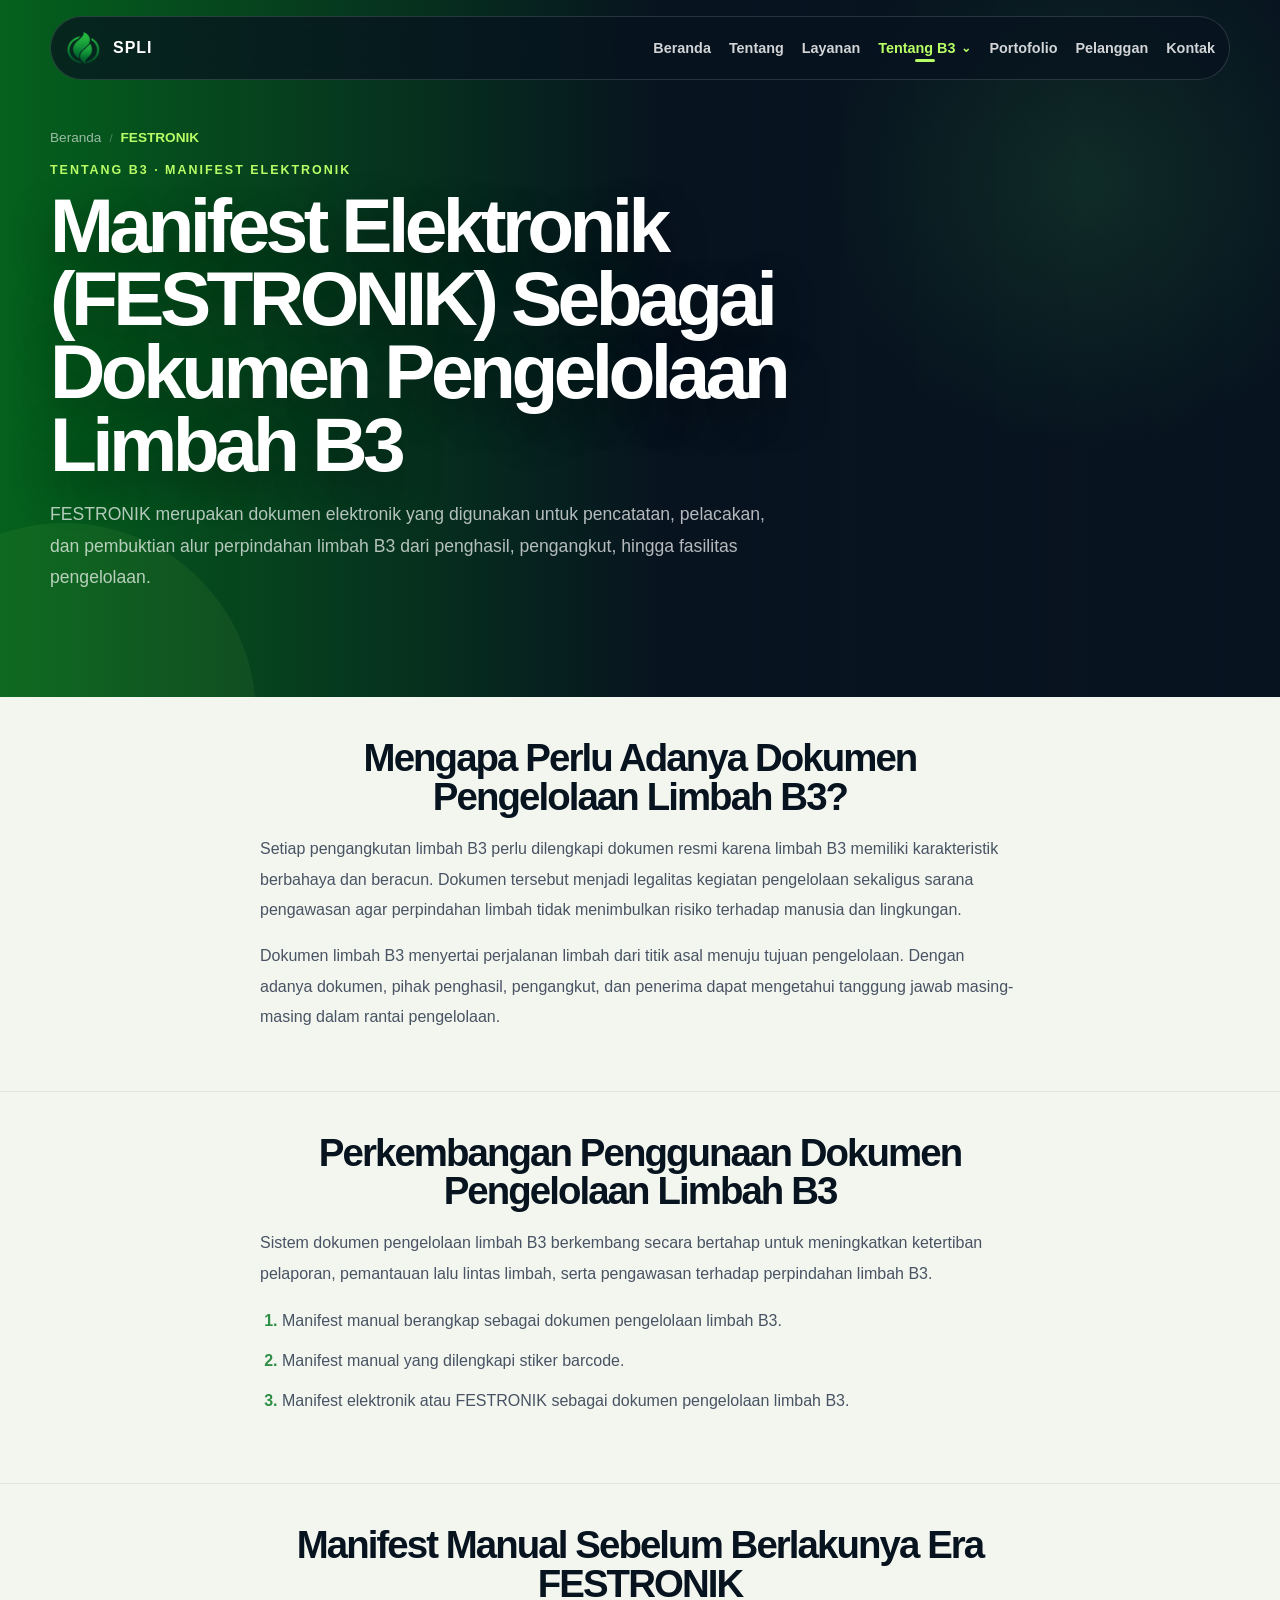
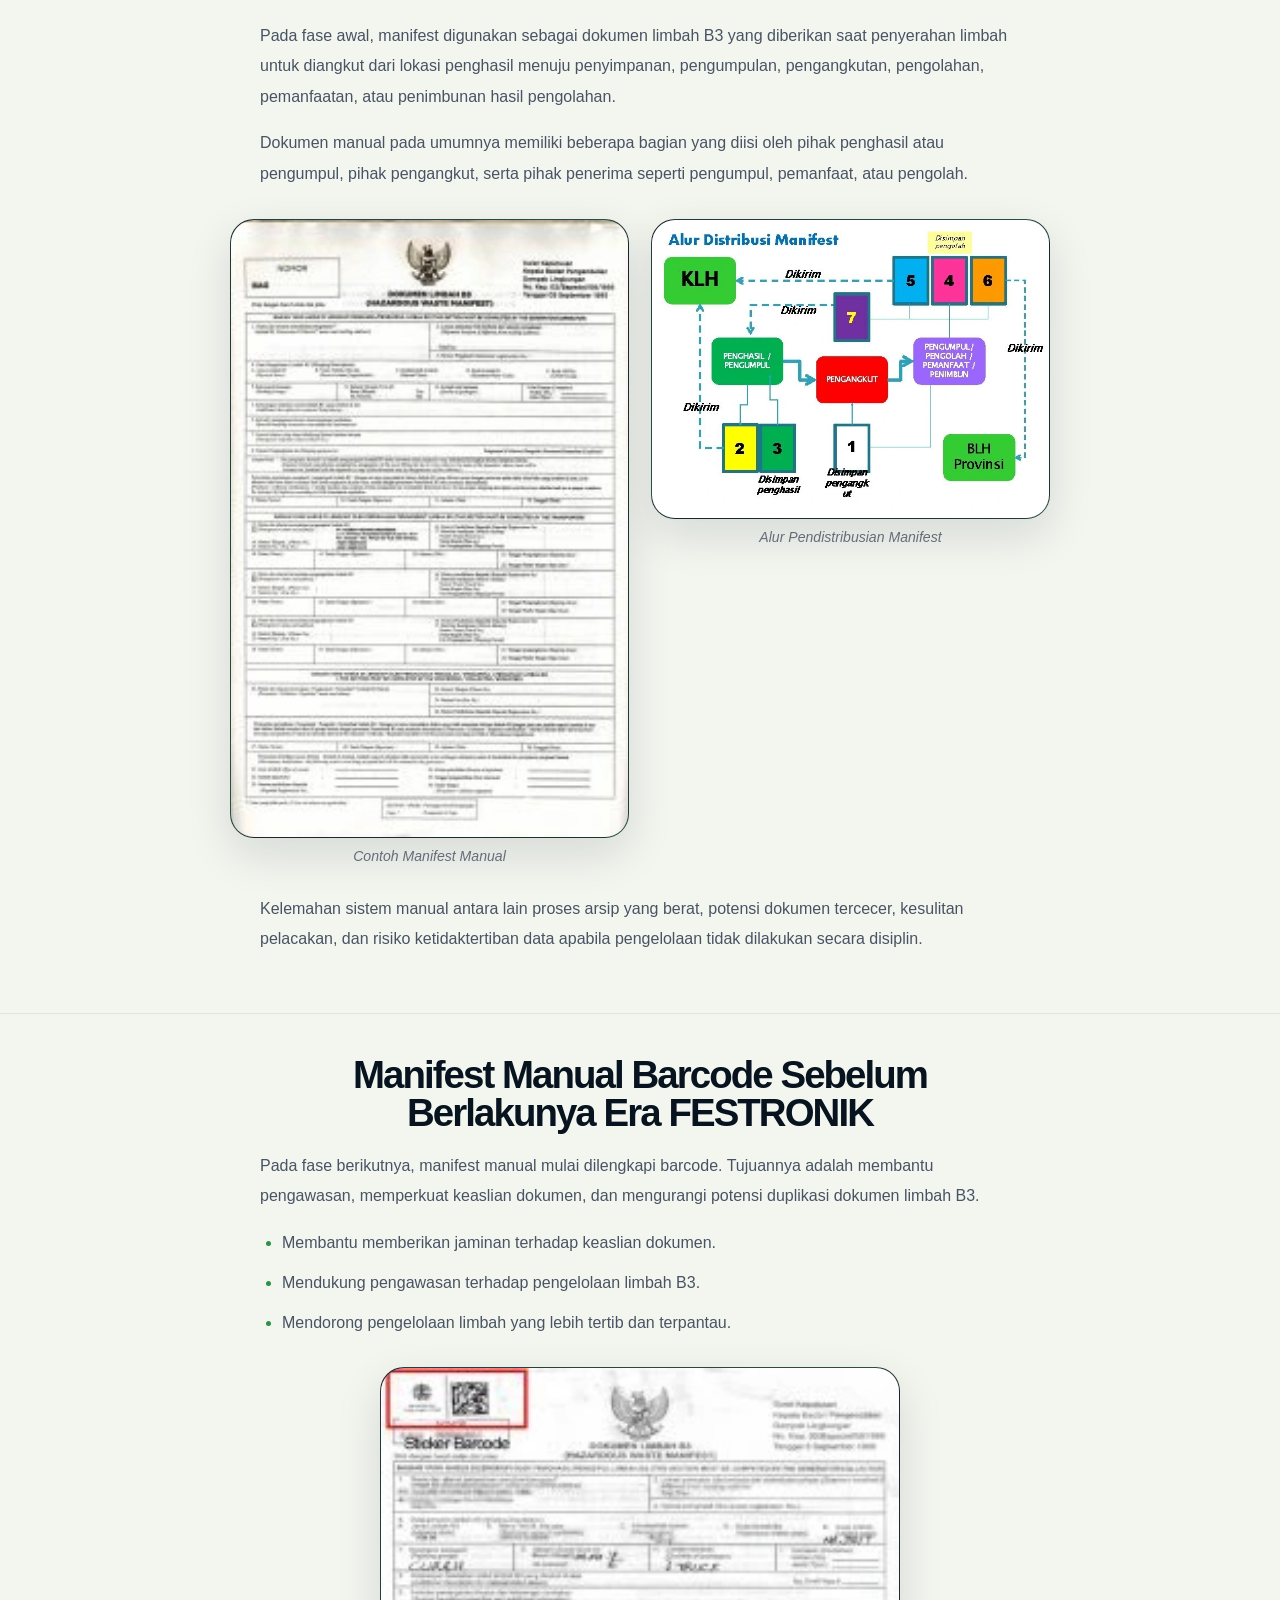
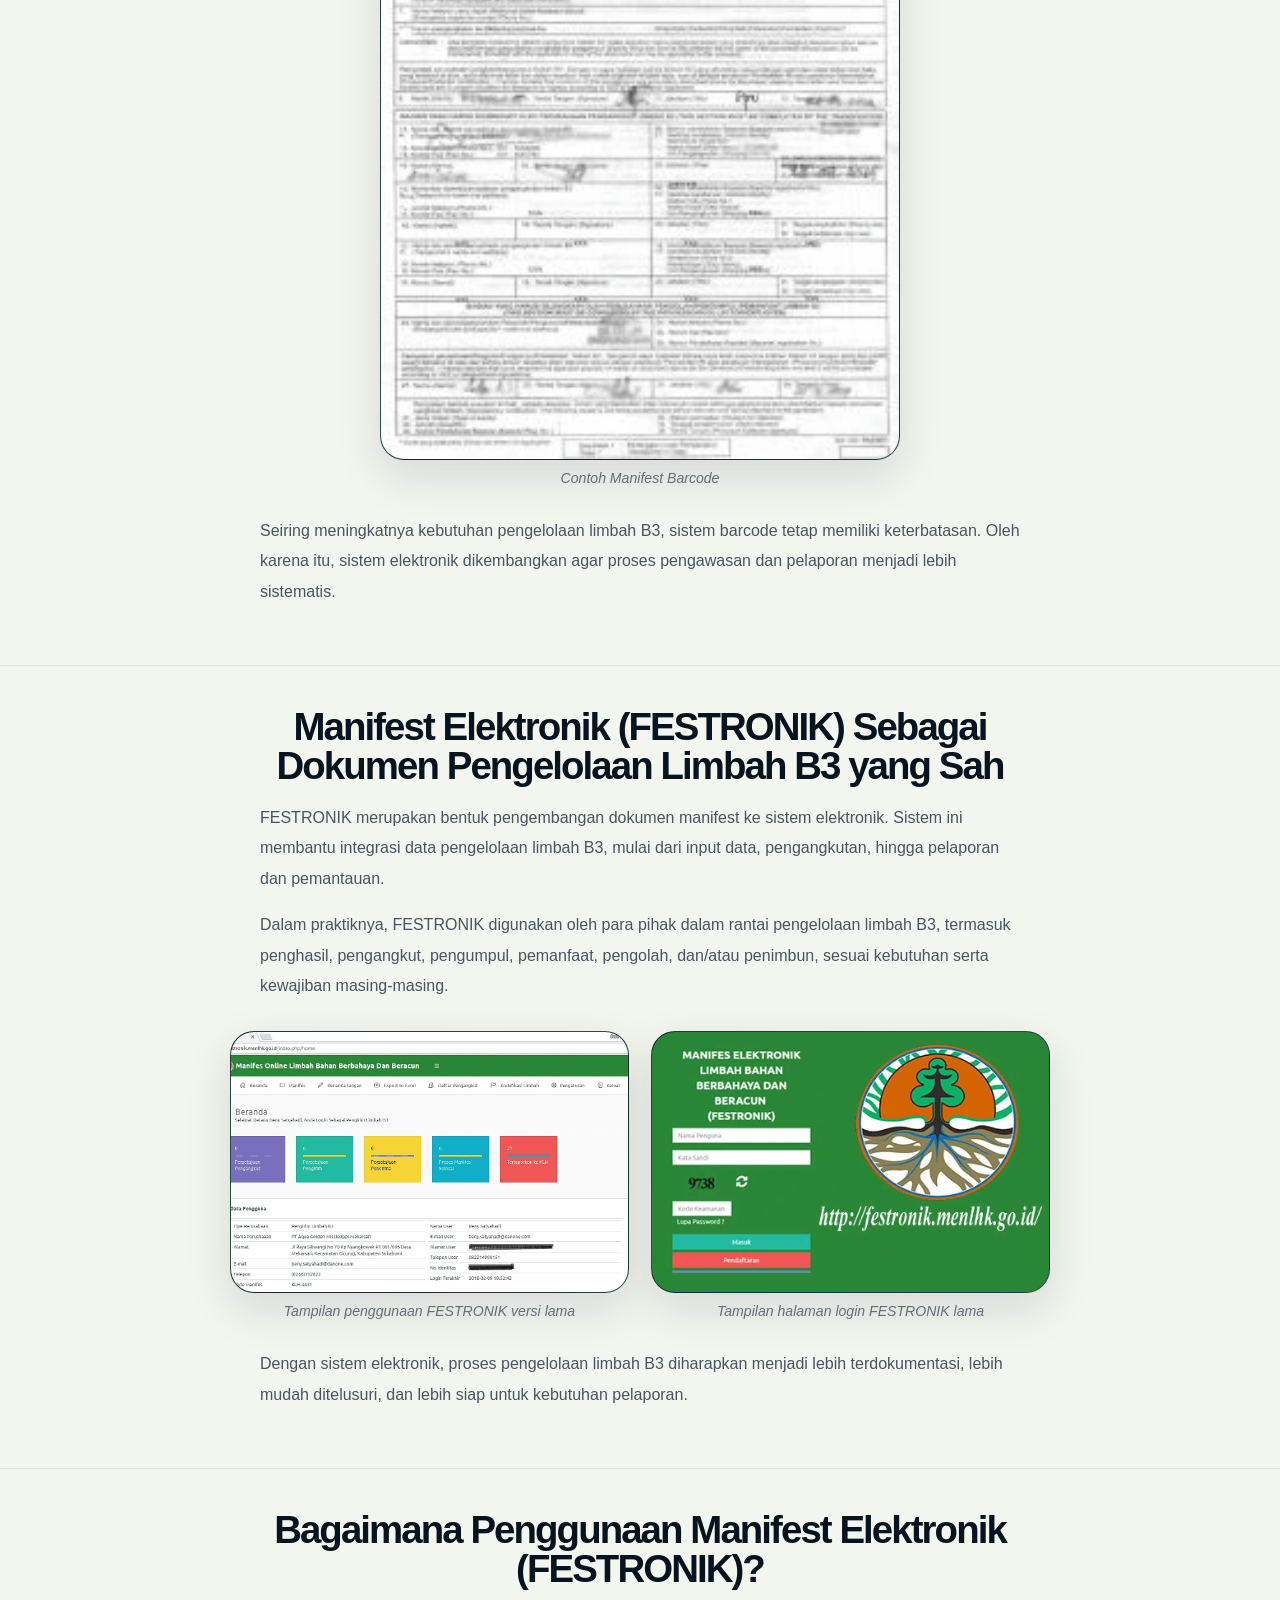
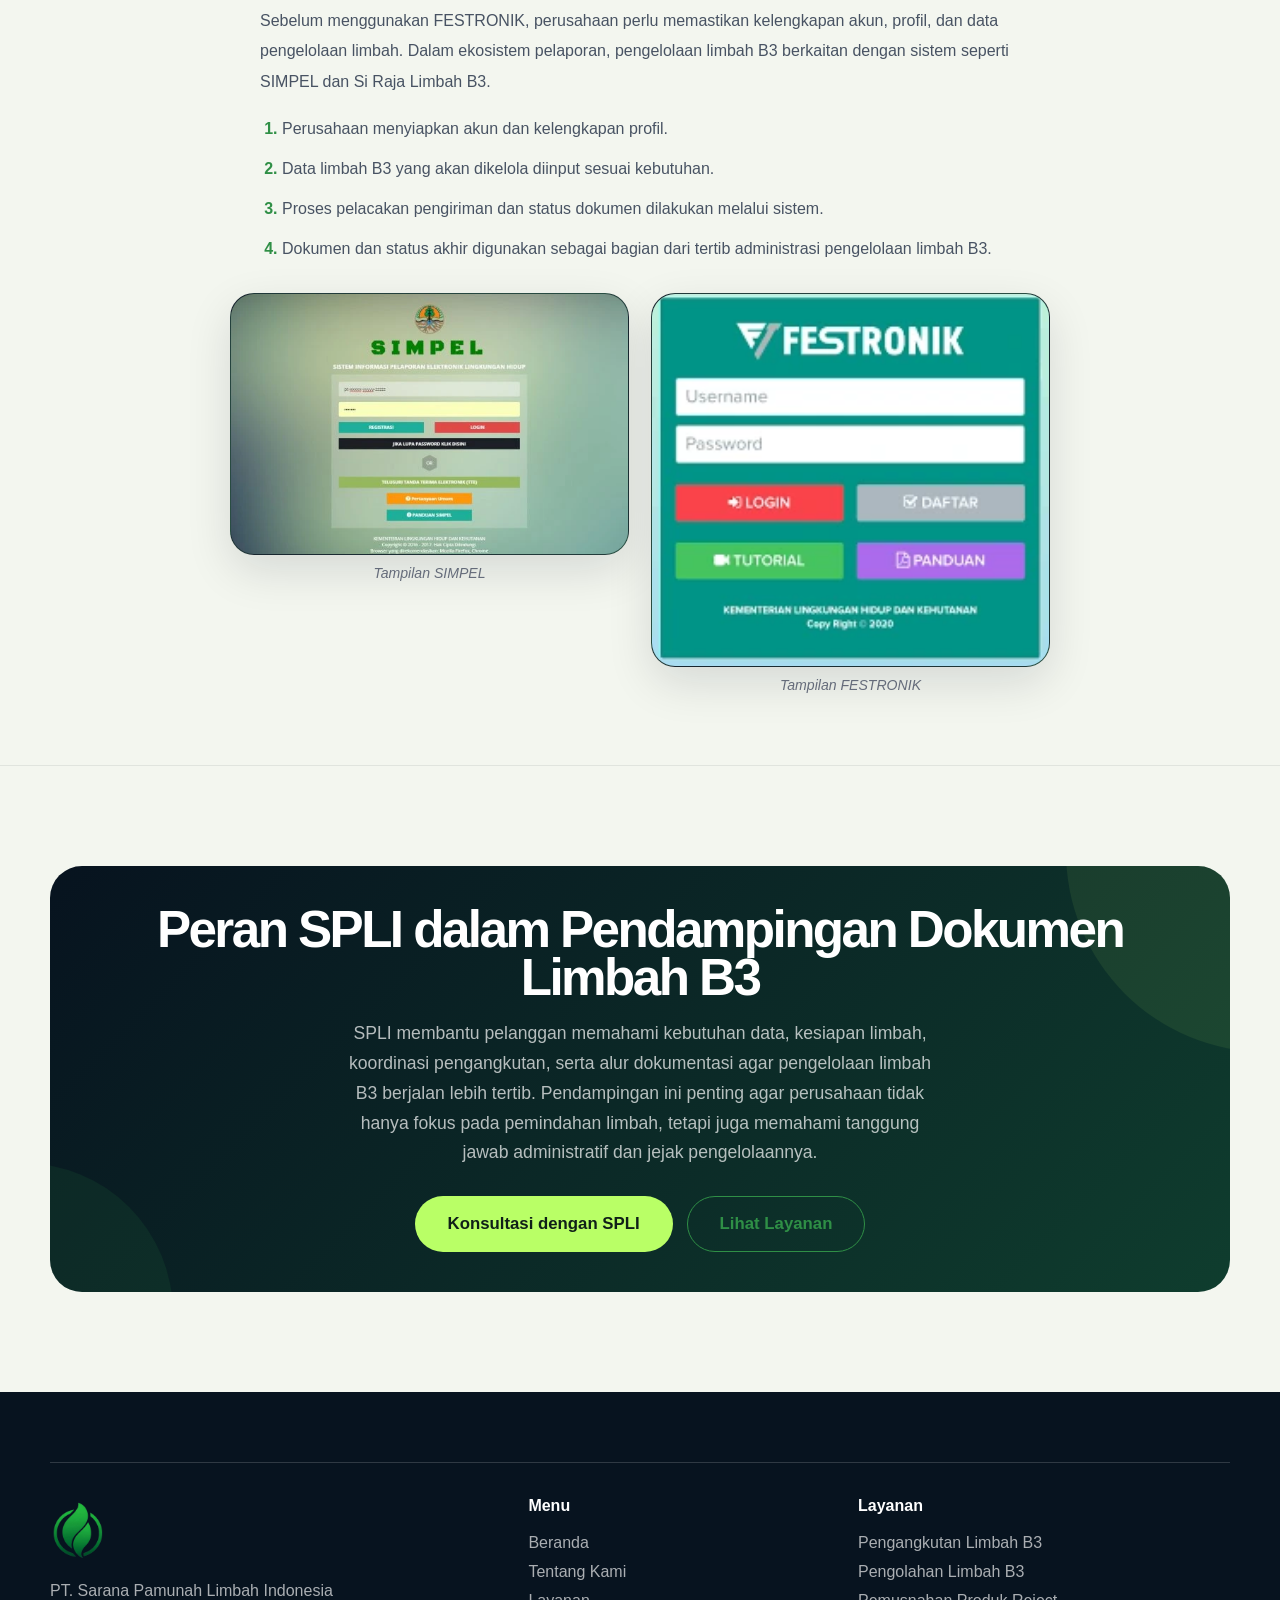
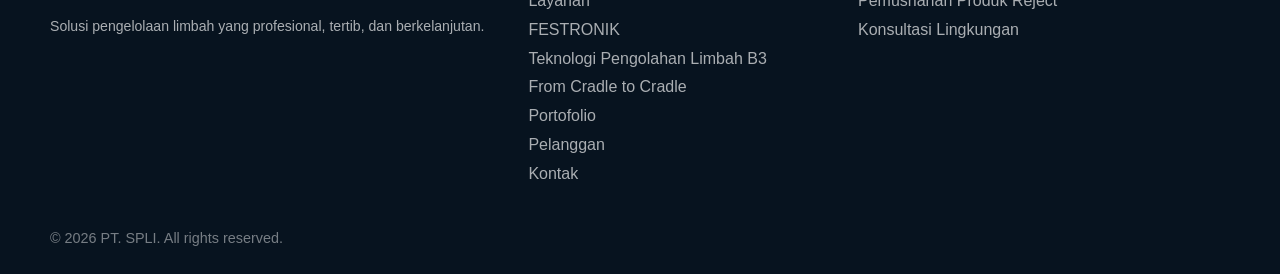
==== commit 3d9b203c: "Update festronik.html" ====
--- a/festronik.html
+++ b/festronik.html
@@ -17,10 +17,10 @@
     <link
       href="https://fonts.googleapis.com/css2?family=Inter:wght@400;500;600;700;800;900&display=swap"
       rel="stylesheet"
+    />
     <link rel="icon" type="image/png" href="assets/icon/favicon.png" />
     <link rel="shortcut icon" type="image/png" href="assets/icon/favicon.png" />
     <link rel="apple-touch-icon" href="assets/icon/favicon.png" />
-    />
     <link rel="stylesheet" href="css/base.css" />
     <link rel="stylesheet" href="css/navbar.css" />
     <link rel="stylesheet" href="css/components.css" />
